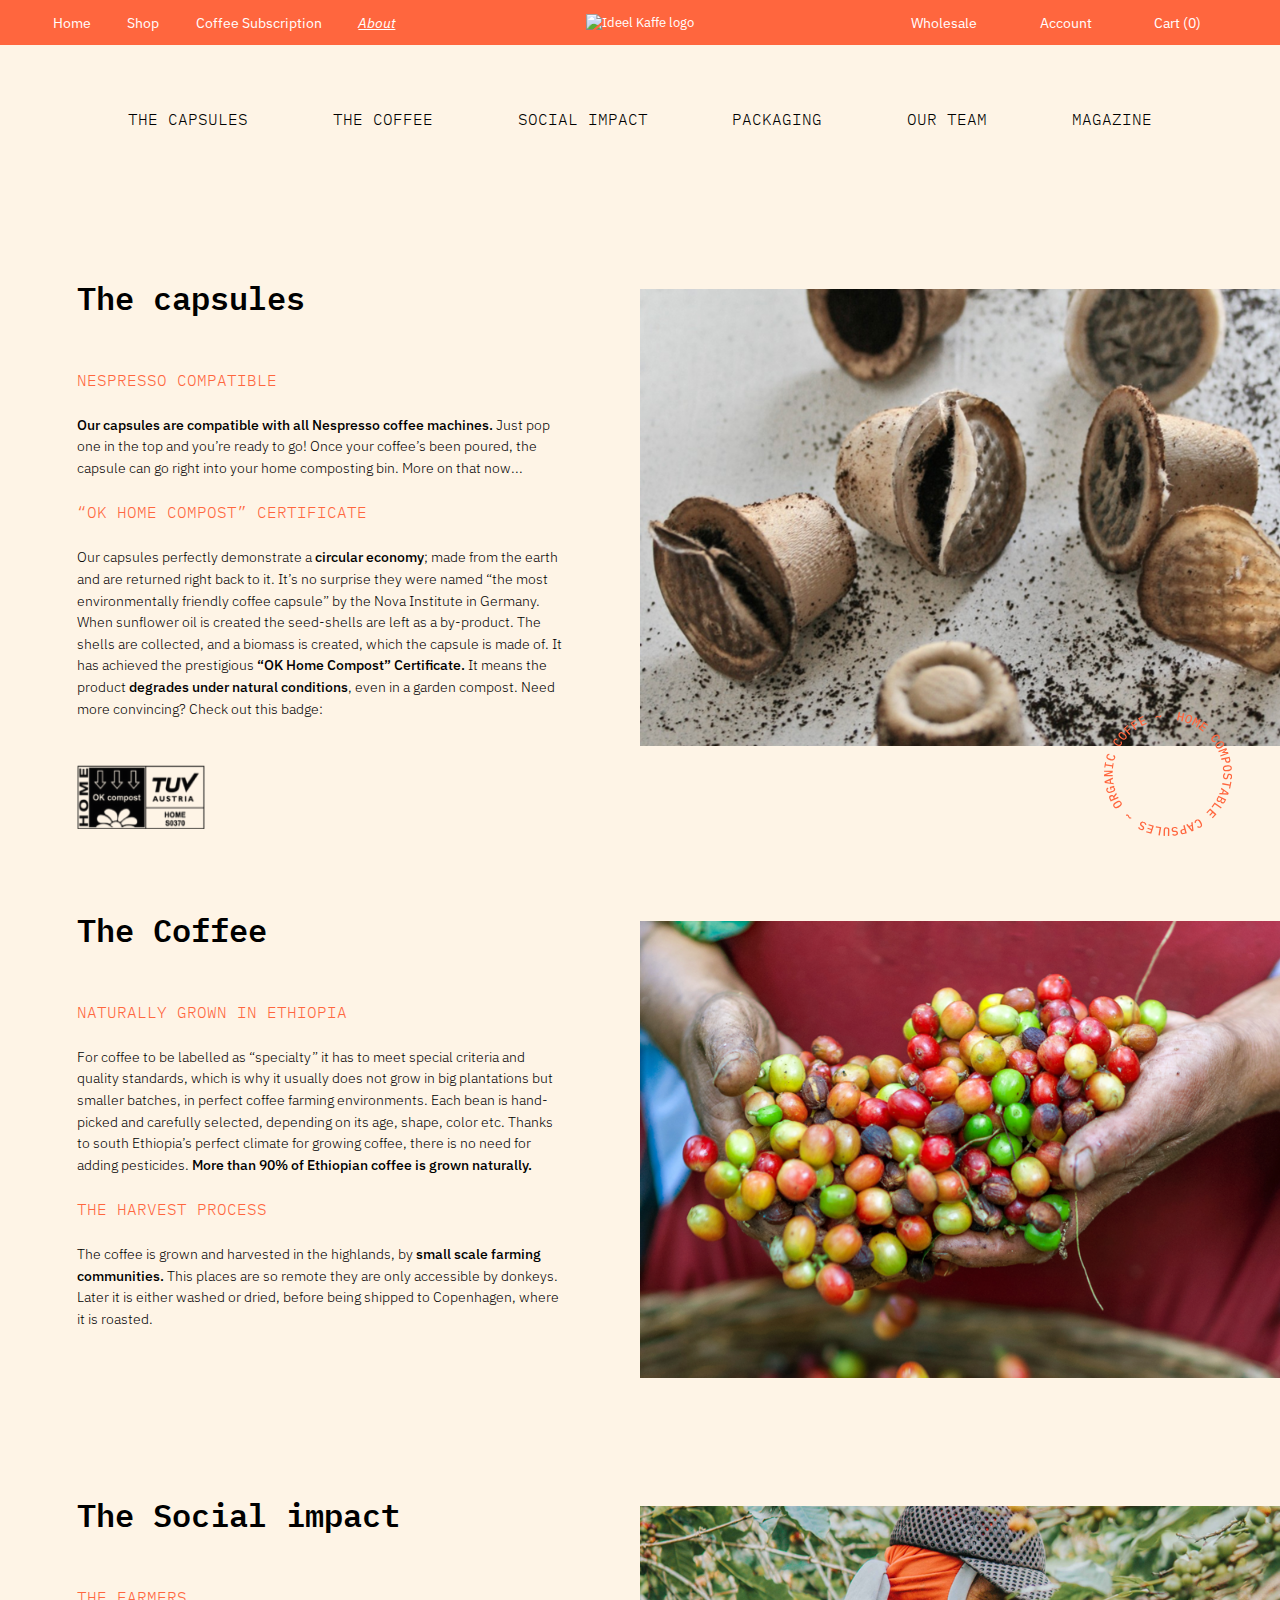
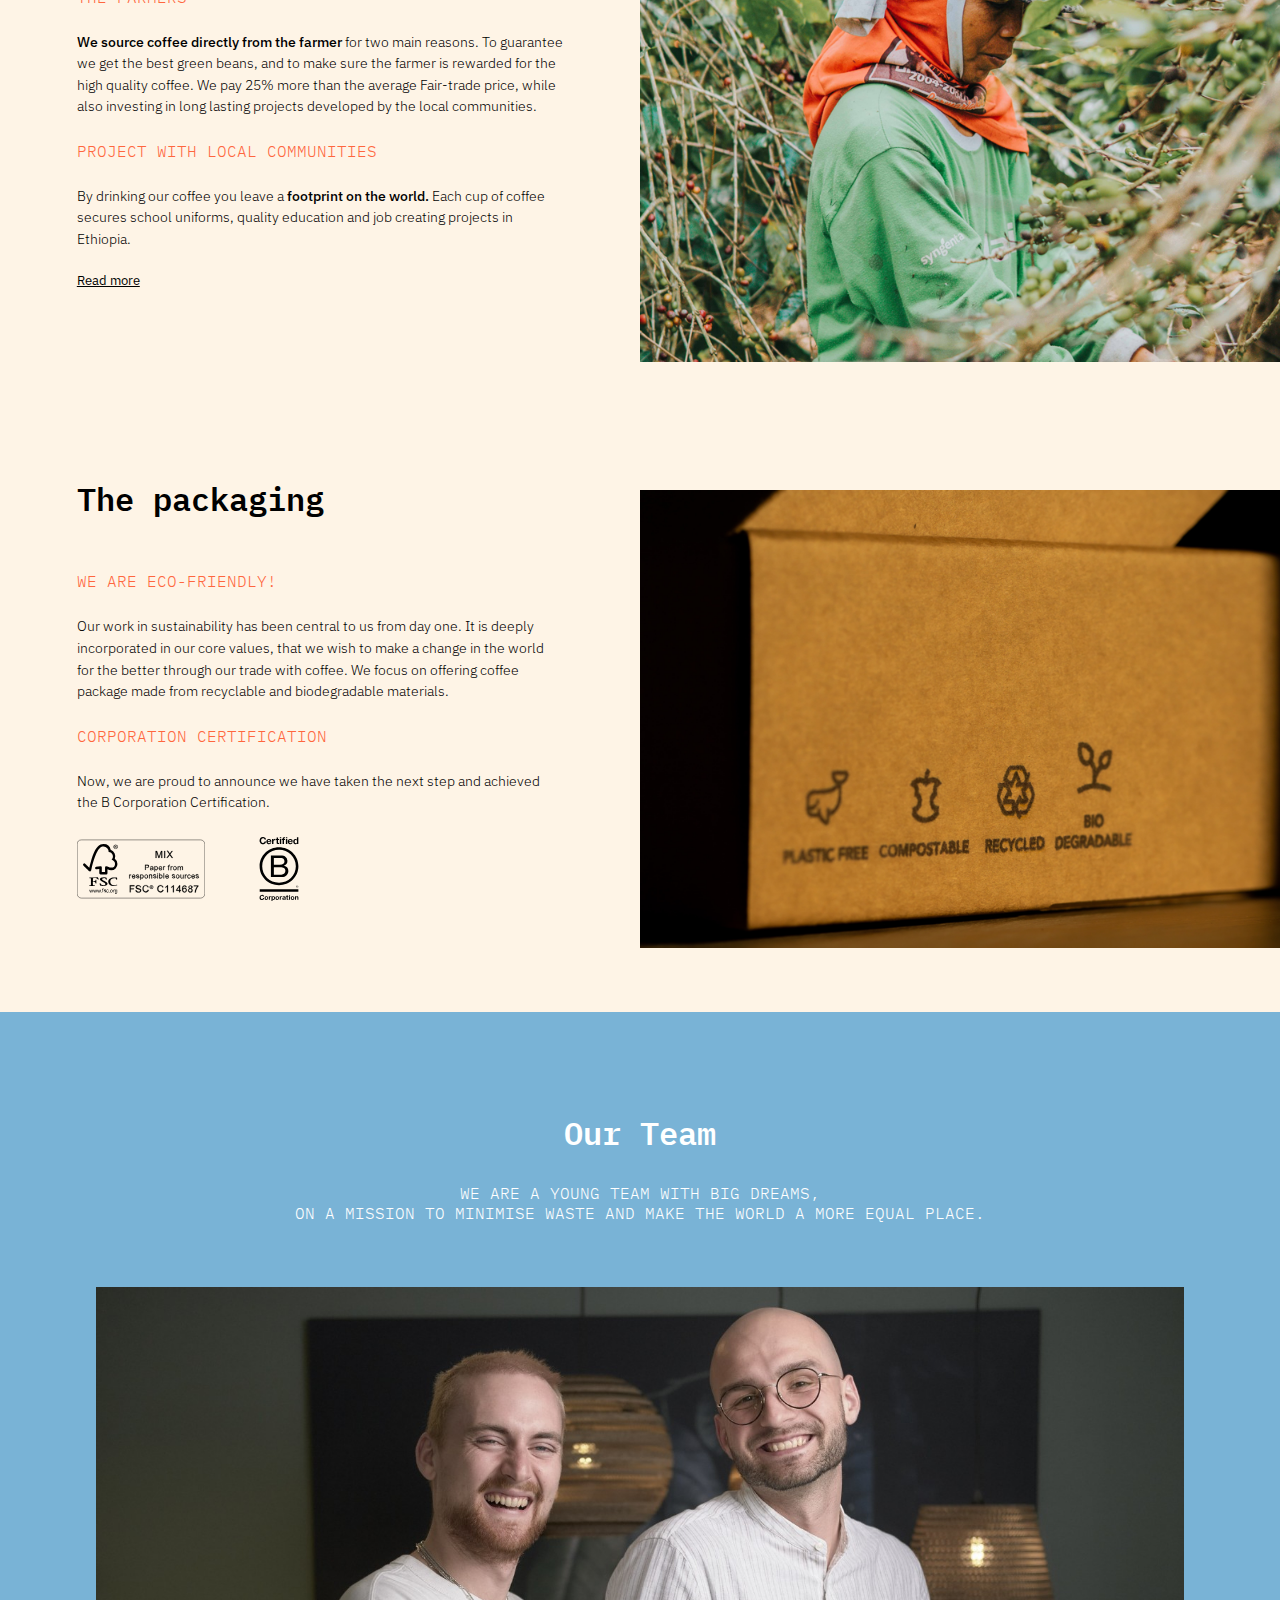
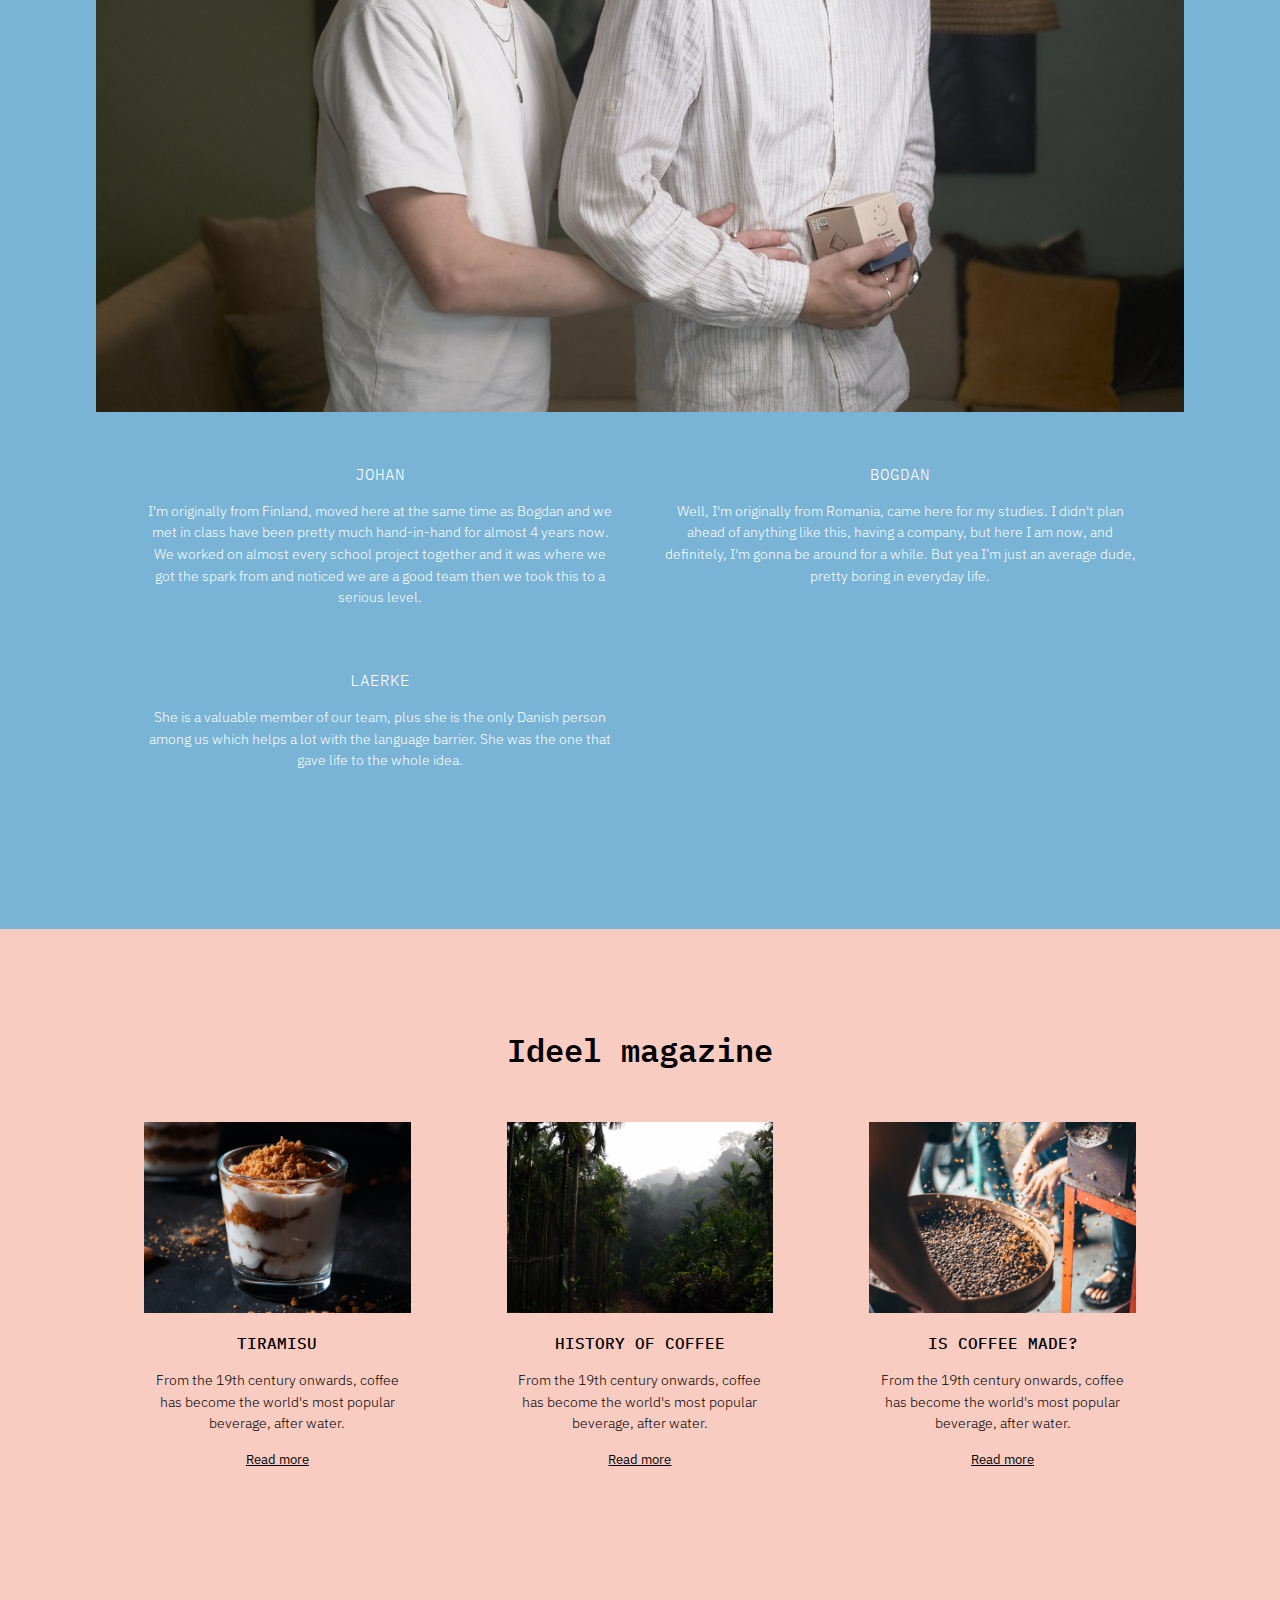
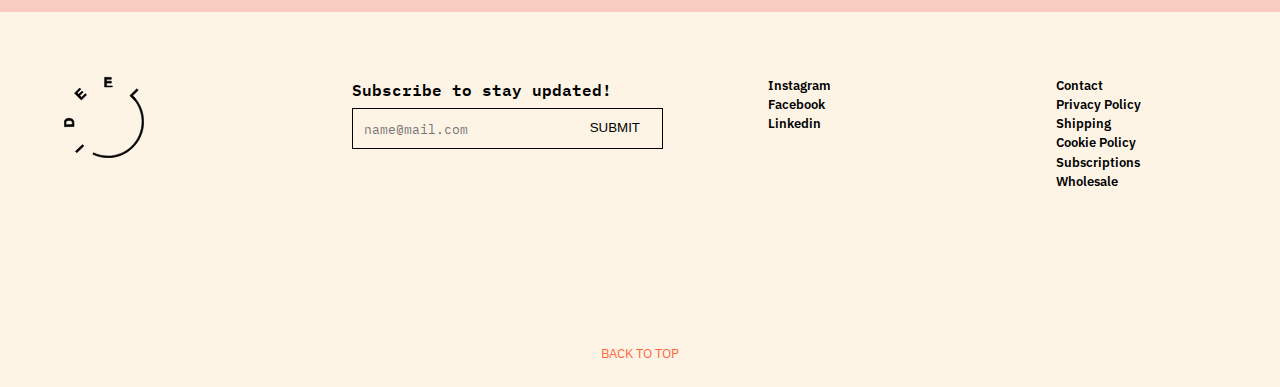
==== html/about.html @ 062e642c "wohle sale and about" ====
<!DOCTYPE html>
<html lang="en">

<head>
    <meta charset="UTF-8" />
    <meta http-equiv="X-UA-Compatible" content="IE=edge" />
    <meta name="viewport" content="width=device-width, initial-scale=1.0" />
    <title>About</title>
    <link rel="stylesheet" href="../css/style.css" />
    <link rel="stylesheet" href="../css/about.css" />
    <link rel="stylesheet" href="../css/burger-menu.css" />
    <link rel="stylesheet" href="../css/cart.css" />
</head>

<body>
    <header>
        <nav id="global-nav">
            <div class="nav-left">
                <a href="../index.html">Home</a>
                <a href="../html/productlist.html">Shop</a>
                <a href="../html/subscription.html">Coffee Subscription</a>
                <a class="active" href="../html/about.html">About</a>
            </div>
            <div class="logo-container">
                <a href="../index.html">
                    <img class="logo top-logo" src="../img/logo.svg" alt="Ideel Kaffe logo" />
                </a>
            </div>
            <div class="nav-right">
                <a class="wholesale" href="../html/wholesale.html">Wholesale</a>
                <a class="account" href="../html/account.html">Account</a>
                <a class="cart-icon">Cart (0)</a>
            </div>
            <!-- BURGER MENU START -->
            <div class="hamburger-menu">
    
                <input id="menu__toggle" type="checkbox" />
                <label class="menu__btn" for="menu__toggle">
                    <span></span>
                </label>
    
                <ul class="menu__box">
                    <li><a class="menu__item" href="../index.html">Home</a></li>
                      <li><a class="menu__item" href="../html/productlist.html">Shop</a></li>
                      <li><a class="menu__item" href="../html/subscription.html">Coffee Subscription</a></li>
                      <li><a class="menu__item" href="../html/about.html">About</a></li>
                      <li><a class="menu__item" href="../html/wholesale.html">Wholesale</a></li>
                      <li><a class="menu__item" href="../html/account.html">Account</a></li>
                </ul>
            </div>
            <!-- BURGER MENU END  -->
            <!-- CART START -->
            <template class="cart-item-template">
                <div class="cart-product-container">
                    <div class="cart-product-img-container">
                        <img src="" alt="">
                    </div>
                    <div class="product-info-container">
                        <label class="label" for="fid-">NAME</label>
                        <label class="label2" for="fid-">COLLECTION</label>
                        <p class="price-each"><span></span> DKK</p>
                        <div class="display-flex"><button class="minus" type="button">-</button>
                            <input type="number" name="NAME-" id="fid-" min="0" max="20" />
                            <button class="plus" type="button">+</button>
                        </div>
                    </div>
            </template>
            <!--END cart template-->
            <aside id="cart" class="cart">
                <div class="cart-top"><h2>Cart(0)</h2>
                <div class="x"></div></div>
                <form>
                    <div class="cart-content">
                        <h4>THE CART IS EMPTY</h4>
                    </div>
                    <div class="cart-extra-info">
                    <p class="shipping-info">Shipping & taxes calculated at checkout</p>
                    
                    <button class="checkoutbutton" type="submit"><a href="html/checkout.html">Checkout<p class="totalPlacement">Total: <span class="cartTotal"> </span> DKK</p></a></button>
                </div>
                </form>
            </aside>
            <!-- CART END -->
        </nav>
    </header>
    <div class="secondary-nav">
            <a href="#capsules">THE capsules</a>
            <a href="#coffee">The coffee</a>
            <a href="#social">Social impact</a>
            <a href="#pack">Packaging</a>
            <a href="#team">Our team</a>
            <a href="#magazine">Magazine</a>
    </div>
    <section class="banner about-banner pink">
        <img class="certificate" src="../img/certificate.svg" alt="Home compostable capsules - organic coffee" />
        <div class="banner-text">
            <h1 id="capsules">The capsules</h1>
            <h2>NESPRESSO compatible</h2>
            <p> <strong>Our capsules are compatible with all Nespresso coffee machines. </strong>
                Just pop one in the top and you’re ready to go! Once your coffee’s been poured,
                 the capsule can go right into your home composting bin. More on that now... </p>
            <h2>“OK HOME COMPOST” CERTIFICATE</h2>
            <p>Our capsules perfectly demonstrate a <strong>circular economy</strong>; made from the earth and are returned right back to it. 
                It’s no surprise they were named  “the most environmentally friendly coffee capsule” by the Nova Institute in Germany.
                When sunflower oil is created the seed-shells are left as a by-product. 
                The shells are collected, and a biomass is created, which the capsule is made of. 
                It has achieved the prestigious <strong>“OK Home Compost” Certificate.</strong> 
                It means the product <strong>degrades under natural conditions</strong>, even in a garden compost. 
                Need more convincing? Check out this badge:</p>
             <img class="ok-compost" src="../img/about_okcompstable-02.png" alt="ok compostable certificate" />
        </div>
        <img class="banner-img" src="../img/about_capsules.png" alt="coffee capsule home compostable" />
    </section>

    <section class="banner about-banner">
        <div class="banner-text">
            <h1 id="coffee">The Coffee</h1>
            <h2>NATURALLY GROWN IN ETHIOPIA</h2>
            <p>For coffee to be labelled as “specialty” it has to meet special criteria and quality standards, 
                which is why it usually does not grow in big plantations but smaller batches, in perfect coffee farming environments.
                Each bean is hand-picked and carefully selected, depending on its age, shape, color etc. 
                Thanks to south Ethiopia’s perfect climate for growing coffee, there is no need for adding pesticides. 
                <strong>More than 90% of Ethiopian coffee is grown naturally.</strong></p>
            <h2>The harvest process</h2>    
            <p>The coffee is grown and harvested in the highlands, by <strong>small scale farming communities.</strong>
                This places are so remote they are only accessible by donkeys.
                Later it is either washed or dried, before being shipped to Copenhagen, where it is roasted.  </p>
        </div>
        <img class="banner-img" src="../img/about_coffee.png" alt="organic coffee" />
    </section>

    <section class="banner about-banner pink">
        <div class="banner-text">
            <h1 id="social">The Social impact</h1>
            <h2>THE FARMERS</h2>
            <p><strong>We source coffee directly from the farmer </strong>for two main reasons. 
                To guarantee we get the best green beans, and to make sure the farmer is rewarded for the high quality coffee.
                We pay 25% more than the average Fair-trade price, 
                while also investing in long lasting projects developed by the local communities.</p>
            <h2>PROJECT WITH LOCAL COMMUNITIES</h2>    
            <p>By drinking our coffee you leave a <strong>footprint on the world.</strong>  
                Each cup of coffee secures school uniforms, quality education and job creating projects in Ethiopia.  </p>
                <a href="https://impactroasters.dk/pages/impact-projects">Read more</a>
        </div>
        <img class="banner-img" src="../img/about_social.png" alt="social impact" />
    </section>

    <section class="banner about-banner">
        <div class="banner-text">
            <h1 id="pack">The packaging</h1>
            <h2>we are eco-friendly!</h2>
            <p>Our work in sustainability has been central to us from day one. 
                It is deeply incorporated in our core values, that we wish to make a change in the world 
                for the better through our trade with coffee.
                We focus on offering coffee package made from recyclable and biodegradable materials. </p>
            <h2>Corporation Certification</h2>    
            <p>Now, we are proud to announce we have taken the next step and achieved the B Corporation Certification.</p>
            <div class="pack-certificates">
                <img class="ok-compost" src="../img/about_fsc-03.svg" alt="ok compostable certificate" />
                <img class="ok-compost" src="../img/about_bcertificate-04.svg" alt="ok compostable certificate" />
            </div>
        </div>
        <img class="banner-img" src="../img/about_pack.png" alt="ideel sustainable packaging" />
    </section>

    
    <section class="banner-team">
        <h1 id="team">Our Team</h1>
        <h2>We are a young team with big dreams,</br> 
            on a mission  to minimise waste and make the world a more equal place.
            </h2>
            <img src="../img/about_team.jpeg" alt="team portrait" />
        <div class="team-text">
            <div class="team-member">
                <h2>
                    Johan
                </h2>
                <p> I'm originally from Finland, moved here at the same time as Bogdan and we met in class 
                    have been pretty much hand-in-hand for almost 4 years now. 
                    We worked on almost every school project together and it was where we got the spark 
                    from and noticed we are a good team then we took this to a serious level.</p>
            </div>
            <div class="team-member">
                <h2>
                    Bogdan
                </h2>
                <p> Well, I'm originally from Romania, came here for my studies. 
                    I didn't plan ahead of anything like this, having a company, but here I am now, 
                    and definitely, I'm gonna be around for a while. But yea I’m just an average dude, 
                    pretty boring in everyday life.</p>
                </div>
       
                <div class="team-member">
                    <h2>
                        Laerke
                    </h2>
                    <p> She is a valuable member of our team, plus she is the only Danish person among 
                        us which helps a lot with the language barrier. 
                        She was the one that gave life to the whole idea.</p>
                </div>
        </div>
    </div>
    </section>
    
    <section class="magazine">
        <h1 id="magazine">Ideel magazine</h1>
        <div class="magazine-articles">
            <article>
                <img src="../img/about_magazine1.jpg" alt="Coffee cup on bed" />
                <h2>
                    <strong>tiramisu</strong> 
                </h2>
                <p>From the 19th century onwards, coffee has become the world's most popular beverage, after water.</p>
                <a href="">Read more </a>
            </article>
            <article>
                <img src="../img/about_magazine2.jpg" alt="Ethiopia forest" />
                <h2><strong>History of coffee</strong></h2>
                <p>From the 19th century onwards, coffee has become the world's most popular beverage, after water.</p>
                <a href="">Read more </a>
            </article>
            <article>
                <img src="../img/about_magazine3.jpg" alt="how to make coffee" />
                <h2>
                    <strong>IS COFFEE MADE?</strong> 
                </h2>
                <p>From the 19th century onwards, coffee has become the world's most popular beverage, after water.</p>
                <a href="">Read more </a>
            </article>
        </div>
        </div>
    </section>
    <footer>
        <div class="footer-container">
            <div class="logo footer-logo">
                <img src="../img/logo-black.svg" alt="Ideel Kaffe black logo" />
            </div>
            <form>
                <label for="email">Subscribe to stay updated!</label>
                <div class="form-container">
                    <input type="email" id="fname" name="fname" placeholder="name@mail.com" />
                    <input type="submit" value="Submit" />
                </div>
            </form>
            <ul class="socials">
                <a href="https://www.instagram.com/ideel_kaffe/?hl=en">Instagram</a>
                <a href="https://www.facebook.com/ideelkaffe">Facebook</a>
                <a href="https://www.linkedin.com/company/ideel-kaffe/">Linkedin</a>
            </ul>
            <ul class="important-links">
                <a href="../html/contact.html">Contact</a>
                <a href="../html/privacypolicy.html">Privacy Policy</a>
                <a href="../html/shipping.html">Shipping</a>
                <a href="../cookiepolicy.html">Cookie Policy</a>
                <a href="../html/subscription.html">Subscriptions</a>
                <a href="../html/wholesale.html">Wholesale</a>
            </ul>
        </div>
        <a class="to-top" href="#global-nav">Back to top</a>
    </footer>
    <script src="../js/cart.js"></script>
</body>

</html>
---- css/style.css ----
@import url("https://fonts.googleapis.com/css2?family=IBM+Plex+Mono:ital,wght@0,100;0,200;0,300;0,400;0,500;1,200&family=IBM+Plex+Sans:wght@100;200;300;400;500&display=swap");

* {
  margin: 0;
  padding: 0;
}

html {
  scroll-behavior: smooth;
  width: 100vw;
  overflow-x: hidden;
}

img {
  width: 100%;
}

:root {
  --cream: #fef4e6;
  --white: #ffffff;
  --black: #000000;
  --light-green: #f4f7ea;
  --dark-green: #4b5952;
  --blue: #79b3d6;
  --pink: #f9ccc2;
  --orange: #ff663e;
  --caramel: #b79f7f;
  --fadetext: #c4c4c4;
}

nav {
  display: grid;
  grid-template-columns: 1fr 1fr 1fr;
  background-color: var(--orange);
  padding: 0.8em 1em;
  color: var(--white);
  user-select: none;
}

h1,
h2,
h6,
button, .checkoutbutton {
  font-family: "IBM Plex Mono", monospace;
}

a,
p,
h3,
form,
.menu__item,
.cart-extra-info, .express-checkout {
  font-family: 'IBM Plex Sans', sans-serif;
}

h1 {
  font-size: 2em;
  font-weight: 600;
  margin-bottom: 0.8em;
}

h2 {
  font-size: 1em;
  font-weight: 300;
  text-transform: uppercase;
}

h3 {
  font-size: 0.5em;
  font-weight: 200;
  color: var(--caramel);
}
h6 {
  font-size: 5em;
  font-weight: 1200;
  color: var(--white);
}
p {
  font-size: 0.9em;
  font-weight: 300;
  line-height: 1.5em;
}

a {
  text-decoration: none;
  color: inherit;
  font-size: 0.8em;
 
}

.flex {
  display: flex;
  justify-content: space-between;
}

.strong {
  font-weight: 600;
}

button {
  color: var(--white);
  border: 1px solid var(--orange);
  background-color: var(--orange);
  padding: 1em;
  text-transform: uppercase;
}
#global-nav a:hover {
  text-decoration: underline;
}
.active {
  text-decoration: underline;
  font-style: italic;
}
.nav-left {
  display: flex;
  text-align: left;
  justify-content: space-evenly;
  align-items: center;
}

.nav-left a {
  font-size: 0.9em;
}

.nav-right {
  display: flex;
  text-align: right;
  justify-content: space-evenly;
  align-items: center;
}
.nav-right a {
  font-size: 0.9em;
}

.logo-container {
  display: flex;
  justify-content: center;
  align-items: center;
}

.logo {
  width: 5em;
  text-align: center;
  justify-content: center;
}

footer {
  display: grid;
  background-color: var(--cream);
  mix-blend-mode: luminosity;
}

.footer-container {
  display: grid;
  grid-template-columns: 1fr 1fr 1fr 1fr;
  grid-column-gap: 0vw;
  padding: 4em 5vw;
  font-size: 0.6;
}
label {
  font-family: "IBM Plex Mono";
  font-size: 0.9;
  font-weight: 600;
}
input[type="email"] {
  background-color: var(--cream);
  border: 1px solid var(--black);
  padding: 0.8em;
  margin-top: 0.4em;
  width: 100%;
  font-family: "IBM Plex Mono", monospace;
}

.form-container {
  position: relative;
  width: 100%;
  font-family: "IBM Plex Mono", monospace;
}

input[type="submit"] {
  position: absolute;
  right: 0em;
  top: 1.3em;
  background-color: transparent;
  border: none;
  text-transform: uppercase;
}

.submit-confirm {
  display: none;
}

.error-message {
  display: none;
}

input:not(:focus):invalid ~ .error-message {
  display: block;
  color: var(--orange);
}

form p {
  padding-top: 1em;
}

.socials,
.important-links {
  display: flex;
  flex-direction: column;
  margin-left: 10vw;
  font-weight: 600;
  line-height: 1.5;
}

.to-top {
  text-align: center;
  font-size: 0.8em;
  color: var(--orange);
  padding-bottom: 2em;
  padding-top: 7em;
  text-transform: uppercase;
}

/* DESKTOP */

@media screen and (min-width: 700px) {
  .hamburger-menu {
    display: none;
  }
}

/* MOBILE */

@media screen and (max-width: 699px) {
  .to-top {
    width: 100%;
  }

  nav {
    display: grid;
    grid-template-columns: 130px 1fr 130px;
    align-items: center;
    justify-items: center;
    padding: 0;
  }
  #global-nav {
    position: fixed;
    width: 100%;
    z-index: 99;
  }
  .logo {
    width: 10vw;
    padding: 10px;
  }

  .top-banner {
    padding-top: 4em;
  }

  a {
    font-size: 1.2em;
  }

  .nav-left,
  .wholesale,
  .account {
    display: none;
  }

  .nav-right {
    float: left;
  }

  .logo-container {
    order: 2;
  }

  .cart1 {
    order: 1;
  }

  .hamburger-menu {
    order: 3;
    height: 35px;
  }

  .footer-container {
    display: flex;
    position: relative;
    flex-direction: row;
    flex-wrap: wrap;
    justify-content: flex-start;
    align-content: space-between;
    align-items: flex-start;
    padding-left: 10vw;
    padding-right: 10vw;
  }
  .footer-logo img {
    width: 4em;
    position: absolute;
    bottom: 1em;
    left: 10vw;
  }
  .footer-logo img {
    width: 6em;
    position: absolute;
    bottom: 1em;
    left: 10vw;
  }

  form {
    margin-left: 0vw;
    min-width: 100%;
    margin-bottom: 2em;
  }

  .socials,
  .important-links {
    width: 40%;
    margin-bottom: 2em;
    margin-left: 0vw;
  }
}
---- css/about.css ----
.secondary-nav {
  background-color: var(--cream);
  display: flex;
  justify-content: space-between;
  padding-top: 4em;
  padding-bottom: 6em;
  padding-left: 10vw;
  padding-right: 10vw;
}

.secondary-nav a {
  align-items: center;
  font-family: "IBM Plex Mono";
  font-size: 1em;
  font-weight: 300;
  text-transform: uppercase;
}

.secondary-nav a:hover {
  text-decoration: underline;
}
strong {
  font-weight: 500;
}
.banner {
  display: grid;
  grid-template-columns: 1fr 1fr;
  background-color: var(--cream);
}

.certificate {
  position: fixed;
  right: 3em;
  bottom: 4em;
  width: 8em;
}

.banner-text > * {
  text-align: left;
  /* display: flex;
  flex-direction: column; */
  justify-content: top;
  margin: 1.5em 6vw;
}

.banner-img {
  padding-top: 4rem;
  padding-bottom: 4rem;
}

.banner-text h2 {
  color: var(--orange);
}
.ok-compost {
  width: 8rem;
  height: 4rem;
}

.banner-text a {
  text-decoration: underline;
  margin-top: 1.2em;
}

article a {
  text-decoration: underline;
  margin-top: 1.2em;
}
.pack-certificates {
  display: flex;
  flex-direction: row;
}

.pack-certificates img {
  margin-right: 10px;
}

.banner-team {
  background-color: var(--blue);
  color: var(--white);
  text-align: center;
  padding: 6rem;
}

.banner-team img {
  margin-top: 4rem;
}

.team-text {
  margin: 3rem;
  display: grid;
  grid-template-columns: repeat(auto-fit, minmax(300px, 1fr));
  grid-gap: 3rem;
}

.team-member > * {
  padding-bottom: 1em;
}

.magazine {
  background-color: var(--pink);
  color: var(--black);
  text-align: center;
  padding: 6rem;
}

.magazine-articles {
  display: grid;
  grid-template-columns: repeat(auto-fit, minmax(200px, 1fr));
  grid-gap: 6rem;
  margin: 3rem;
}

article > * {
  margin-bottom: 1rem;
}

/* MOBILE */

@media screen and (max-width: 799px) {
  .secondary-nav {
    background-color: var(--cream);
    display: flex;
    flex-wrap: wrap;
    padding-top: 9em;
    padding-bottom: 1em;
    padding-left: 8vw;
    padding-right: 8vw;
  }

  .secondary-nav > * {
    margin-left: 2em;
    margin-right: 2em;
    margin-bottom: 2em;
    text-align: center;
  }

  .banner img {
    display: none;
  }

  .banner-text > * {
    margin: 2rem;
  }

  .top-banner {
    display: flex;
    margin: 0;
  }

  .pink {
    background-color: var(--pink);
  }

  h2 {
    font-size: 0.8em;
  }

  a {
    font-size: 0.9em;
  }

  .magazine {
    padding: 2em;
  }

  .team-text {
    margin: 0;
  }
}
---- css/burger-menu.css ----
#menu__toggle {
  opacity: 0;
}

#menu__toggle:checked ~ .menu__btn > span {
  transform: rotate(45deg);
}
#menu__toggle:checked ~ .menu__btn > span::before {
  top: 0;
  transform: rotate(0);
}
#menu__toggle:checked ~ .menu__btn > span::after {
  top: 0;
  transform: rotate(90deg);
}
#menu__toggle:checked ~ .menu__box {
  visibility: visible;
  right: 0;
}

.hamburger-menu {
  user-select: none;
}

.menu__btn {
  display: flex;
  align-items: center;
  position: absolute;
  /* top: 1.4em;
  right: 1em; */
  width: 26px;
  /* height: 26px; */
  cursor: pointer;
  z-index: 1;
  user-select: none;
}

.menu__btn > span,
.menu__btn > span::before,
.menu__btn > span::after {
  display: block;
  position: absolute;

  width: 100%;
  height: 2px;

  background-color: var(--white);

  transition-duration: 0.3s;
}
.menu__btn > span::before {
  content: "";
  top: -8px;
}
.menu__btn > span::after {
  content: "";
  top: 8px;
}

.menu__box {
  display: block;
  position: fixed;
  visibility: hidden;
  /* top: 5em; */
  right: -100%;
  width: 100%;
  height: 100%;
  margin: 0;
  list-style: none;
  background-color: var(--orange);
  transition-duration: 0.3s;
}

.menu__item {
  display: block;
  padding: 2em 0em 0em 2em;

  color: var(--white);

  text-decoration: none;

  transition-duration: 0.3s;
}
.menu__item:hover {
  background-color: --var(cream);
}
---- css/cart.css ----
.cart {
    display: block;
    position: absolute;
    top: 5.86em;
    right: 0;
    width: 35vw;
    height: 100%;
    margin: 0;
    list-style: none;
    background-color: var(--cream);
    transition-duration: .3s;
    color: var(--black);
    z-index: 99;
    right: -40%;  
    
}  

.x {
 height: 0.5em;
    width: 0.5em; 
    position: absolute;
    float: right;
    top: 0.2em;
     right: 3em
      }

.x:after {
    font-size:3.2em;
    width:100%;
    content: '\d7';
    color: var(--white);
}


.cart-top {
    color: var(--white);
    padding: 2em;
    background-color: var(--dark-green);
    width: 100%
  }

  .cart h2 {
    position: absolute;
    float: right;
    top: 1.5em;
    left: 2em
  }
  .cart-content h4 {
    text-align: center;
    padding: 2em;
  }

  .cart-extra-info {
    text-align: center;
    flex-direction: column;
    justify-content: center;
    align-items: center;
    background-color: var(--dark-green);
    color: var(--white);
    padding-top: 1em;
  }

  .cart-extra-info > * {

    margin-bottom: 1.5em;
  }

.sticky {
    position: fixed;
    top: 0;
    transition-duration: 0s;
  }
  


.cart-product-container {
    display: grid;
    grid-template-columns: 1fr 2fr;
    grid-gap: 2em;
    padding: 2em;

}

/* .cart-product-container >* {
     padding-left:2em; 
} */

.cart-product-img-container {
    background-color: var(--pink);
    position: relative;
    height: 4em;
    padding: 0;
}
.cart-product-img-container img {
  position: absolute;
}
  
  .cart form {
    display: block;
  }
  .cart input {
    font-size: 1em;
    font-weight: 500;
    font-weight: 500;
    width: 100%;
    border-bottom: none;
  }
  input[type="number"] {
    -moz-appearance: textfield;
    text-align: center;
    border: none;
    color: var(--white);
    background-color: var(--orange);
  }
  input::-webkit-inner-spin-button,
  input::-webkit-outer-spin-button {
    -webkit-appearance: none;
    margin: 0;
  }
  .cart label {
    font-size: 1.2em;
    font-weight: 600;
  }
  .cart button {
    font-size: 1em;
    border: none;
  }
  .cart button:hover {
    cursor: pointer;
    background-color: black;
    color: white;
  }
  .display-flex {
    display: flex;
    text-align: center;
  }

  .display-flex > * {
      width: 100%;
  }

  .cart .price-each {
    margin-top: 0;
    padding-bottom: 15px;
  }
  .cart .label2 {
    margin-top: 10px;
    font-size: 1em;
    display: block;
    text-transform: capitalize;
    font-weight: 400;
  }

  .checkoutbutton > * {
    padding: 1em;
    font-size: 1em;
    font-weight: 500;
  }

  .checkoutbutton p {
    display: inline-flex;
    font-weight: 500;
    padding-left: 0.4em;
  }

  .checkoutbutton p span {
    padding-left: 0.4em;
  }

  


  .checkoutbutton a:hover {
    color: white;
  }

  .show-cart {
    right: 0%;
   }

   .hidden {
     display: none;
   }

   form p {
     padding-top: 0;
   }
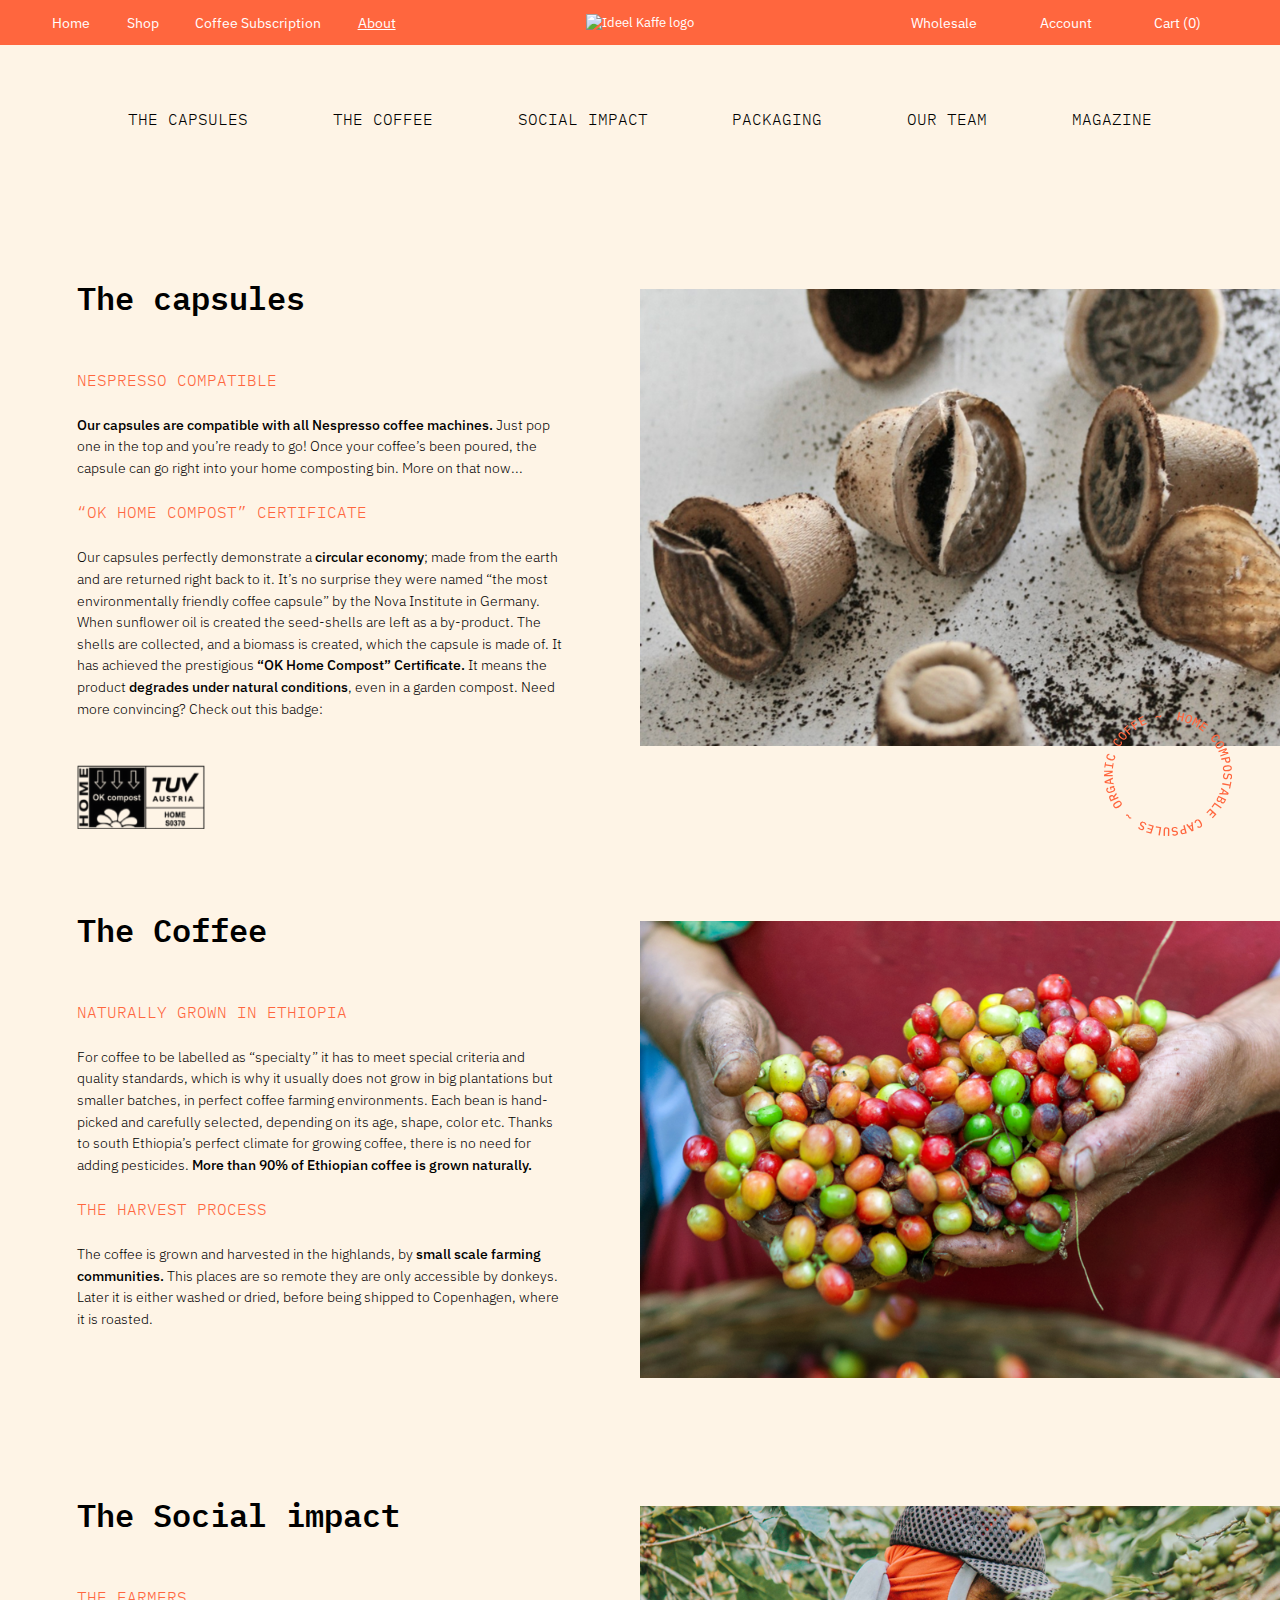
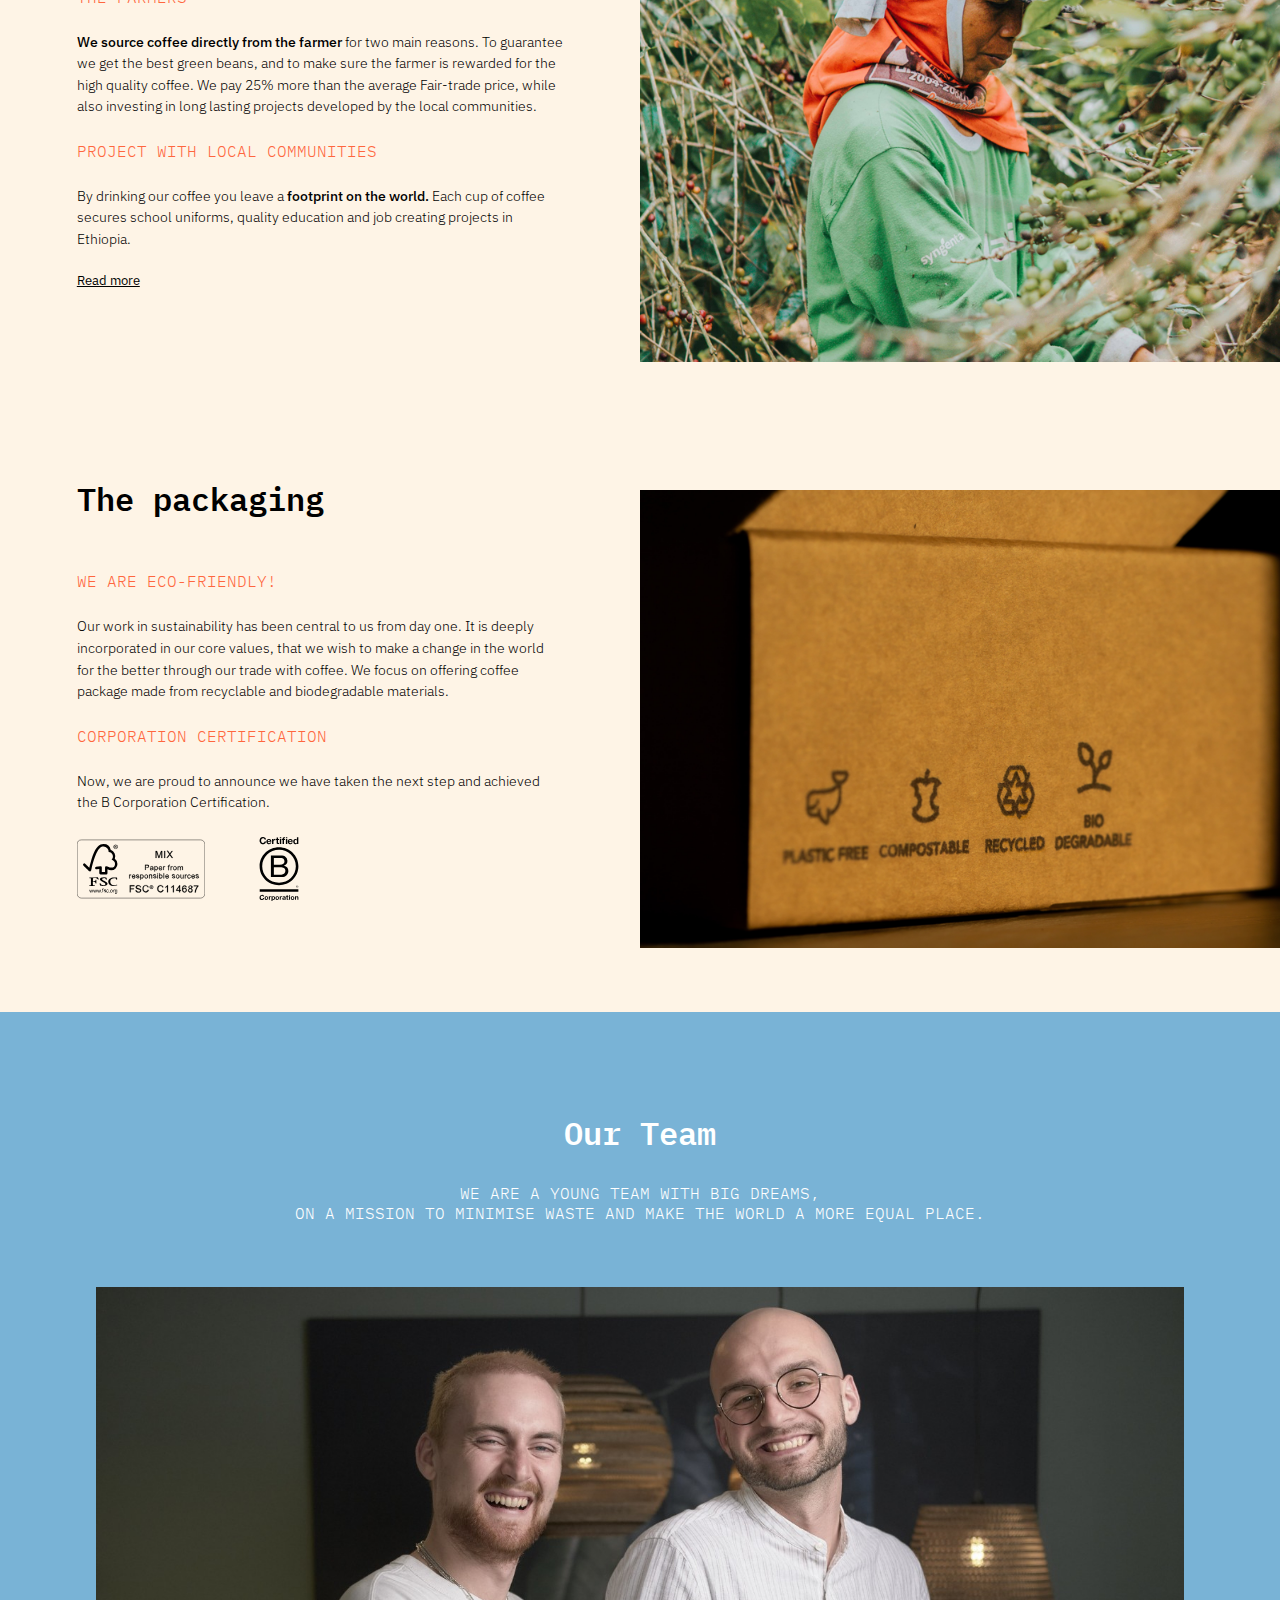
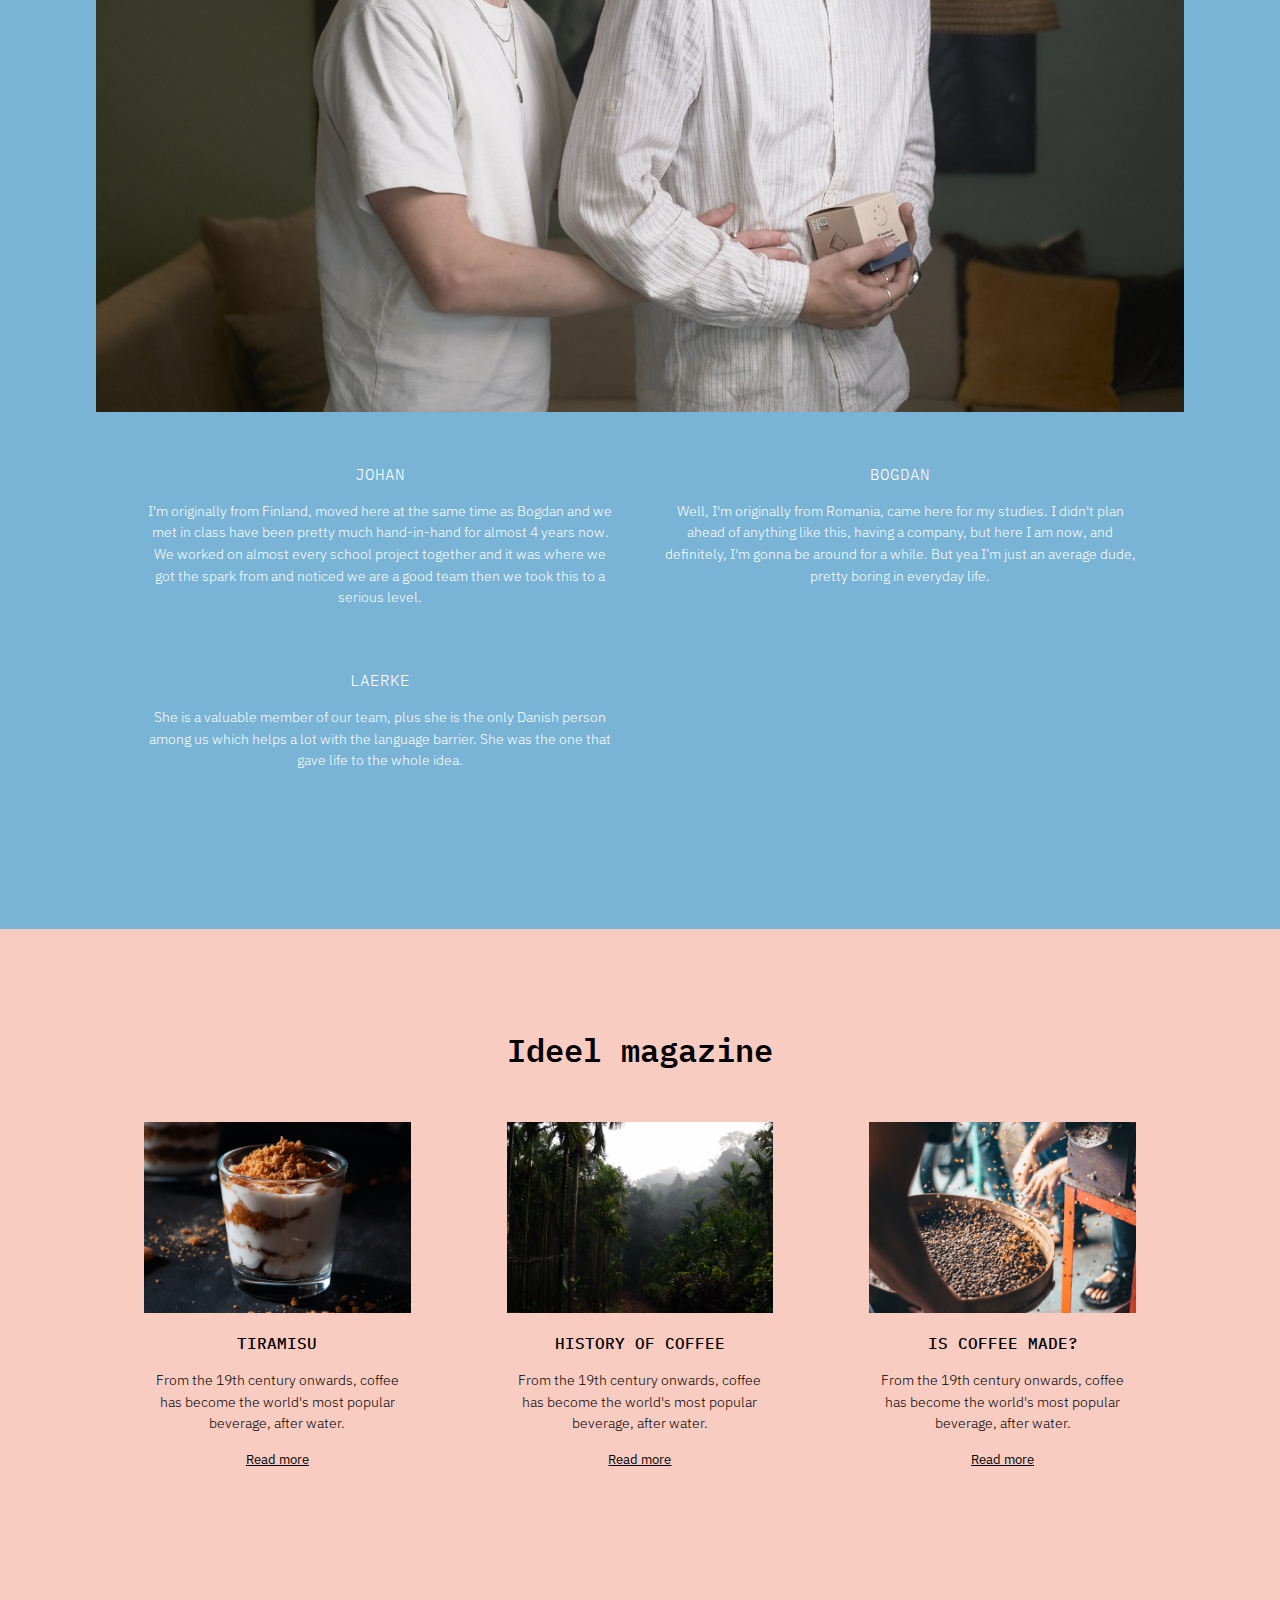
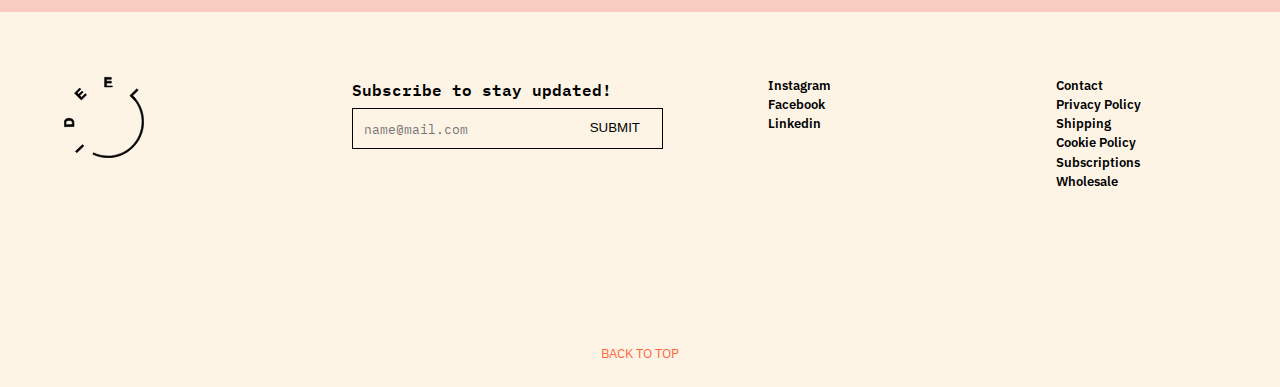
==== commit 301f3e4f: "Merge branch 'little-things' into main" ====
--- a/html/about.html
+++ b/html/about.html
@@ -4,8 +4,8 @@
 <head>
     <meta charset="UTF-8" />
     <meta http-equiv="X-UA-Compatible" content="IE=edge" />
-    <meta name="viewport" content="width=device-width, initial-scale=1.0" />
-    <title>About</title>
+    <meta name="robots" content="noindex, nofollow" />
+    <title>About Ideel Kaffe</title>
     <link rel="stylesheet" href="../css/style.css" />
     <link rel="stylesheet" href="../css/about.css" />
     <link rel="stylesheet" href="../css/burger-menu.css" />
--- a/css/style.css
+++ b/css/style.css
@@ -40,7 +40,8 @@
 h1,
 h2,
 h6,
-button, .checkoutbutton {
+button,
+.checkoutbutton {
   font-family: "IBM Plex Mono", monospace;
 }
 
@@ -49,8 +50,9 @@
 h3,
 form,
 .menu__item,
-.cart-extra-info, .express-checkout {
-  font-family: 'IBM Plex Sans', sans-serif;
+.cart-extra-info,
+.express-checkout {
+  font-family: "IBM Plex Sans", sans-serif;
 }
 
 h1 {
@@ -85,7 +87,6 @@
   text-decoration: none;
   color: inherit;
   font-size: 0.8em;
- 
 }
 
 .flex {
@@ -109,7 +110,6 @@
 }
 .active {
   text-decoration: underline;
-  font-style: italic;
 }
 .nav-left {
   display: flex;
@@ -223,7 +223,7 @@
 
 /* DESKTOP */
 
-@media screen and (min-width: 700px) {
+@media screen and (min-width: 900px) {
   .hamburger-menu {
     display: none;
   }
@@ -231,7 +231,7 @@
 
 /* MOBILE */
 
-@media screen and (max-width: 699px) {
+@media screen and (max-width: 900px) {
   .to-top {
     width: 100%;
   }
@@ -243,18 +243,20 @@
     justify-items: center;
     padding: 0;
   }
+
   #global-nav {
     position: fixed;
     width: 100%;
     z-index: 99;
   }
+
   .logo {
     width: 10vw;
     padding: 10px;
   }
 
   .top-banner {
-    padding-top: 4em;
+    padding-top: 5em;
   }
 
   a {
--- a/css/about.css
+++ b/css/about.css
@@ -142,9 +142,11 @@
     margin: 2rem;
   }
 
-  .top-banner {
+  .about-banner {
     display: flex;
     margin: 0;
+    padding-top: 2em;
+    padding-bottom: 2em;
   }
 
   .pink {
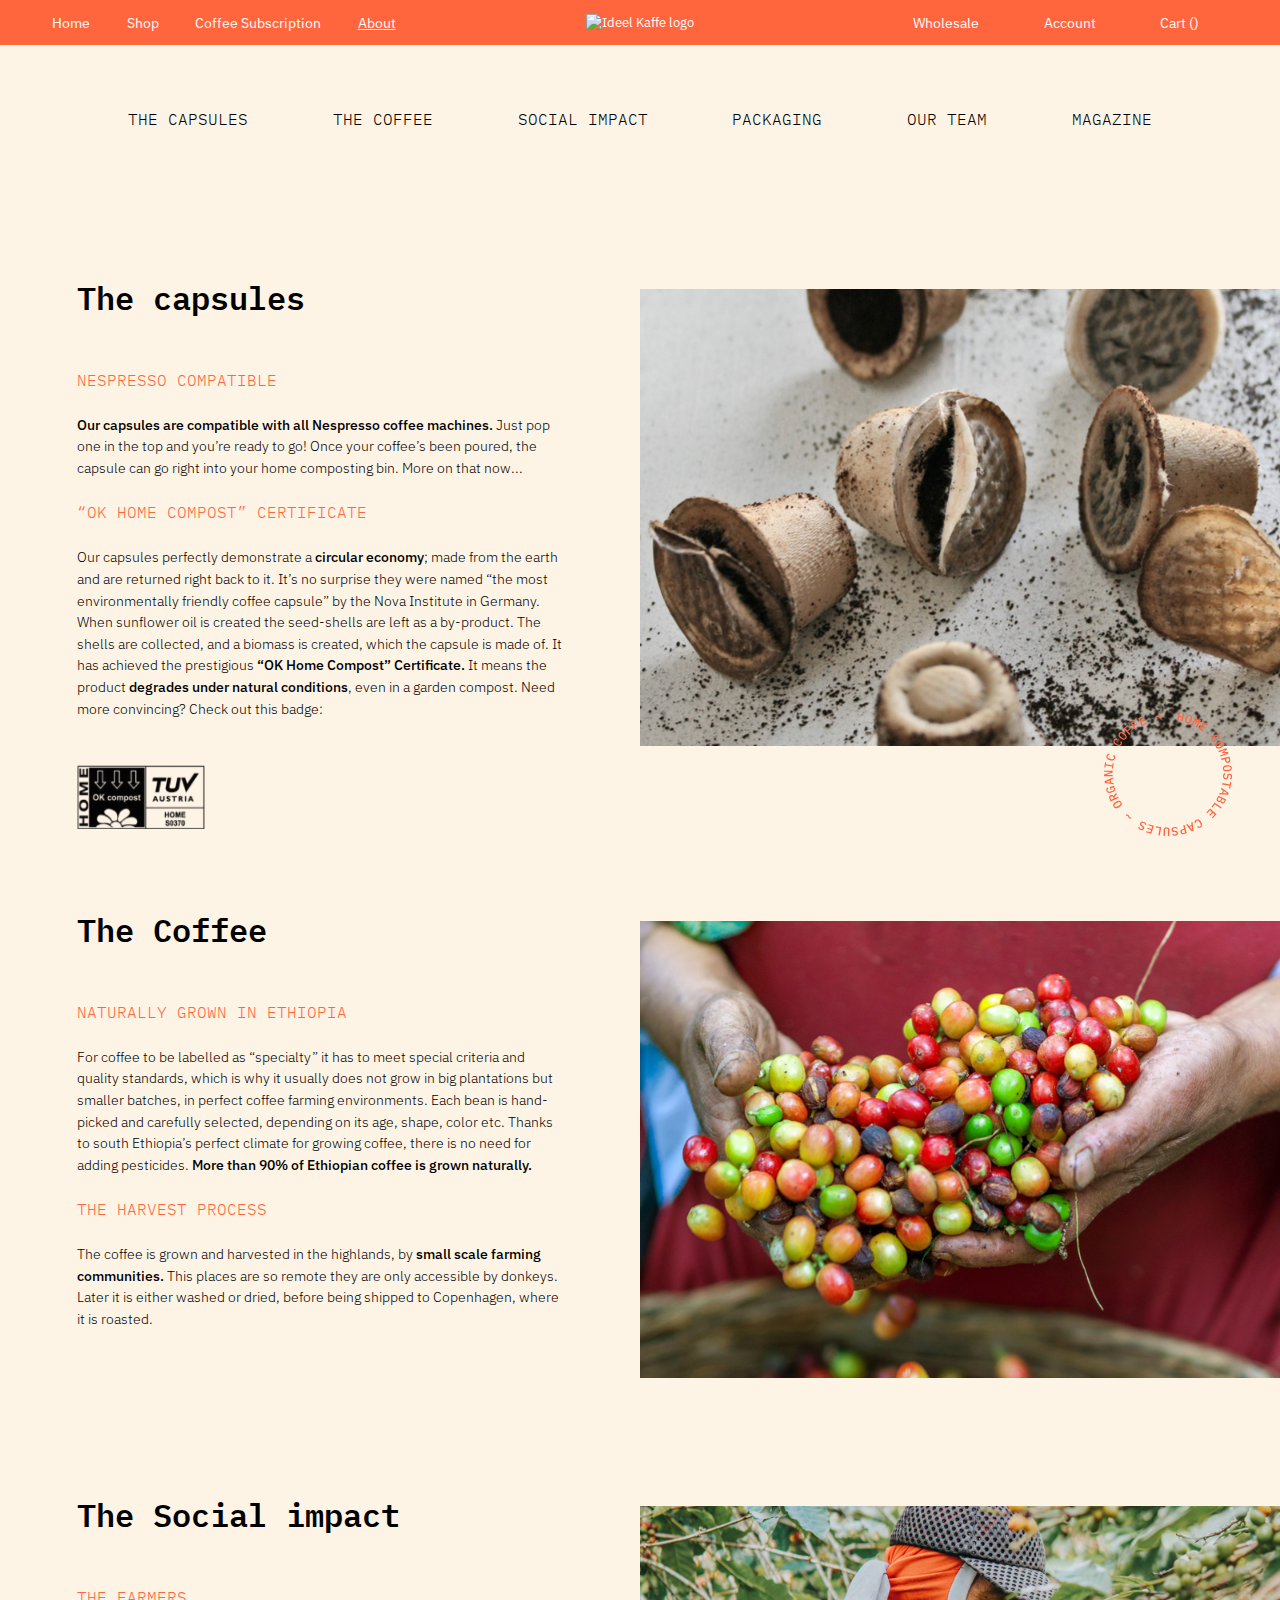
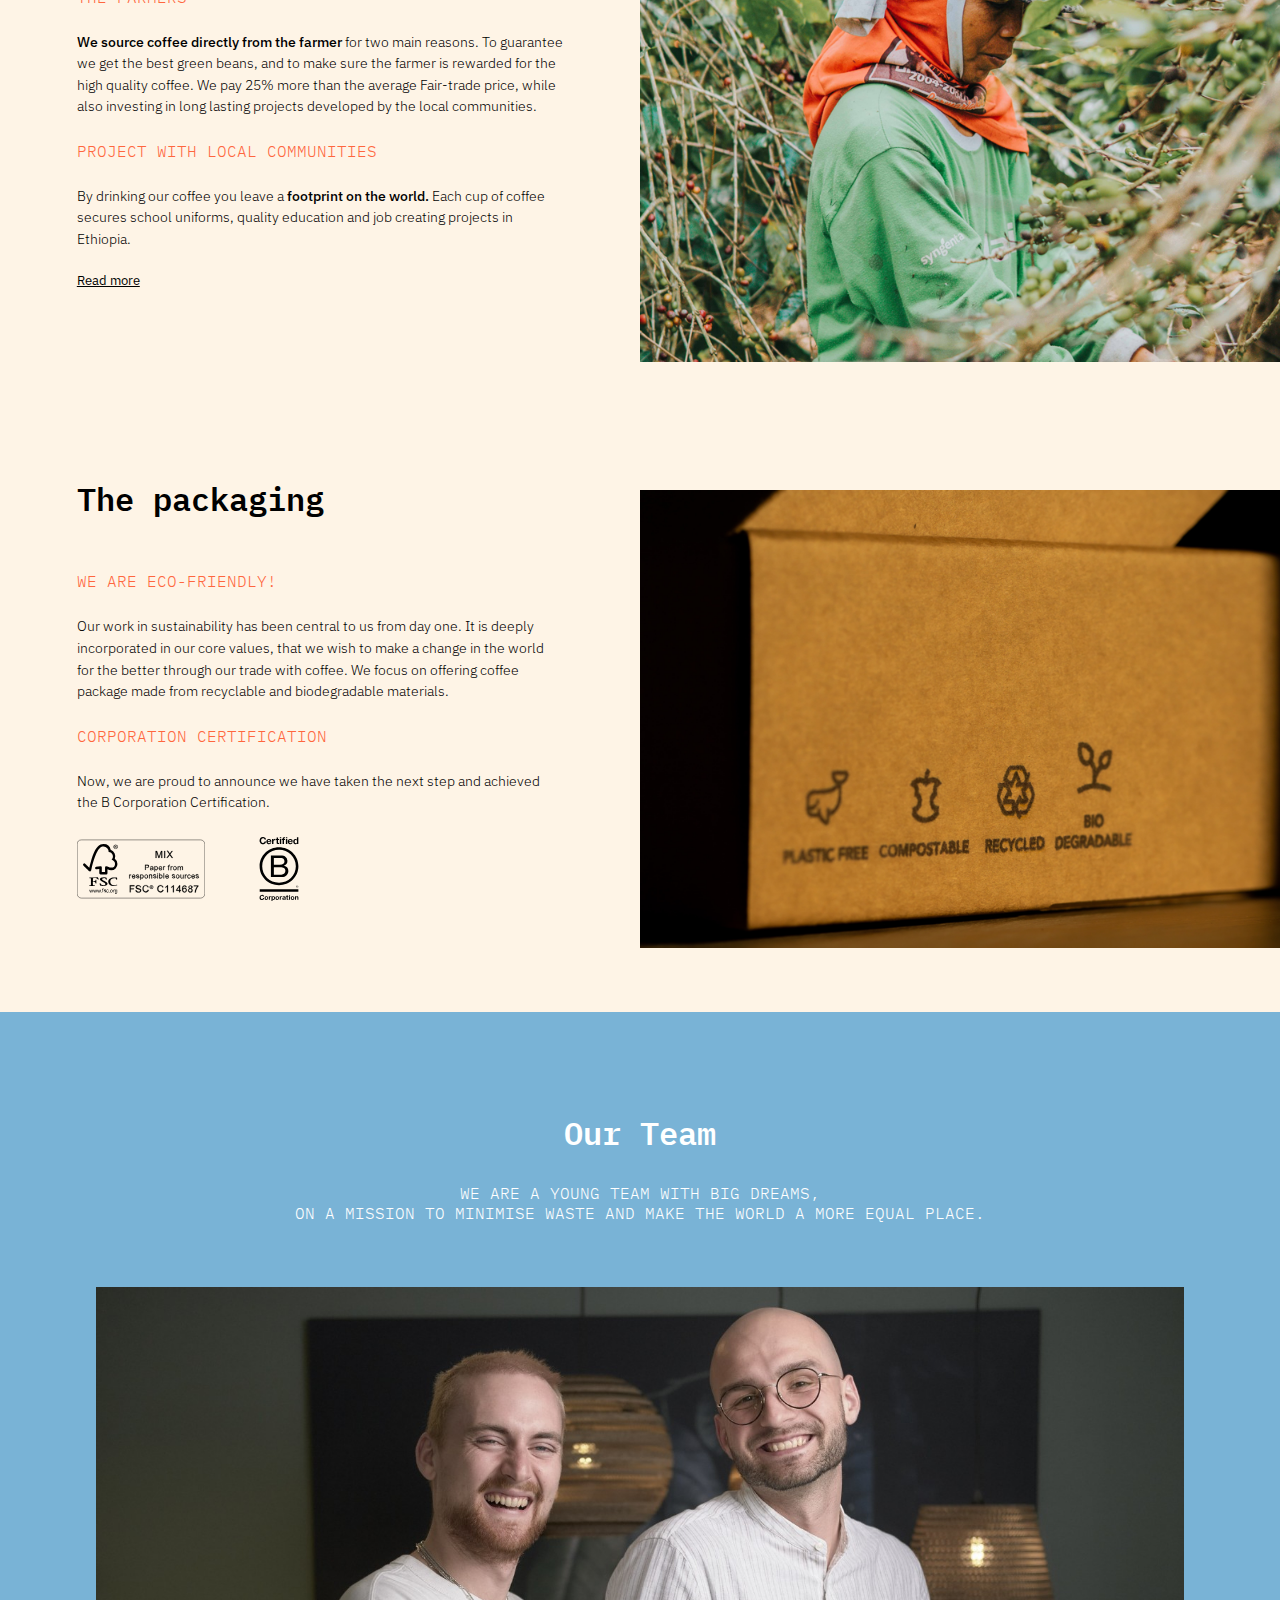
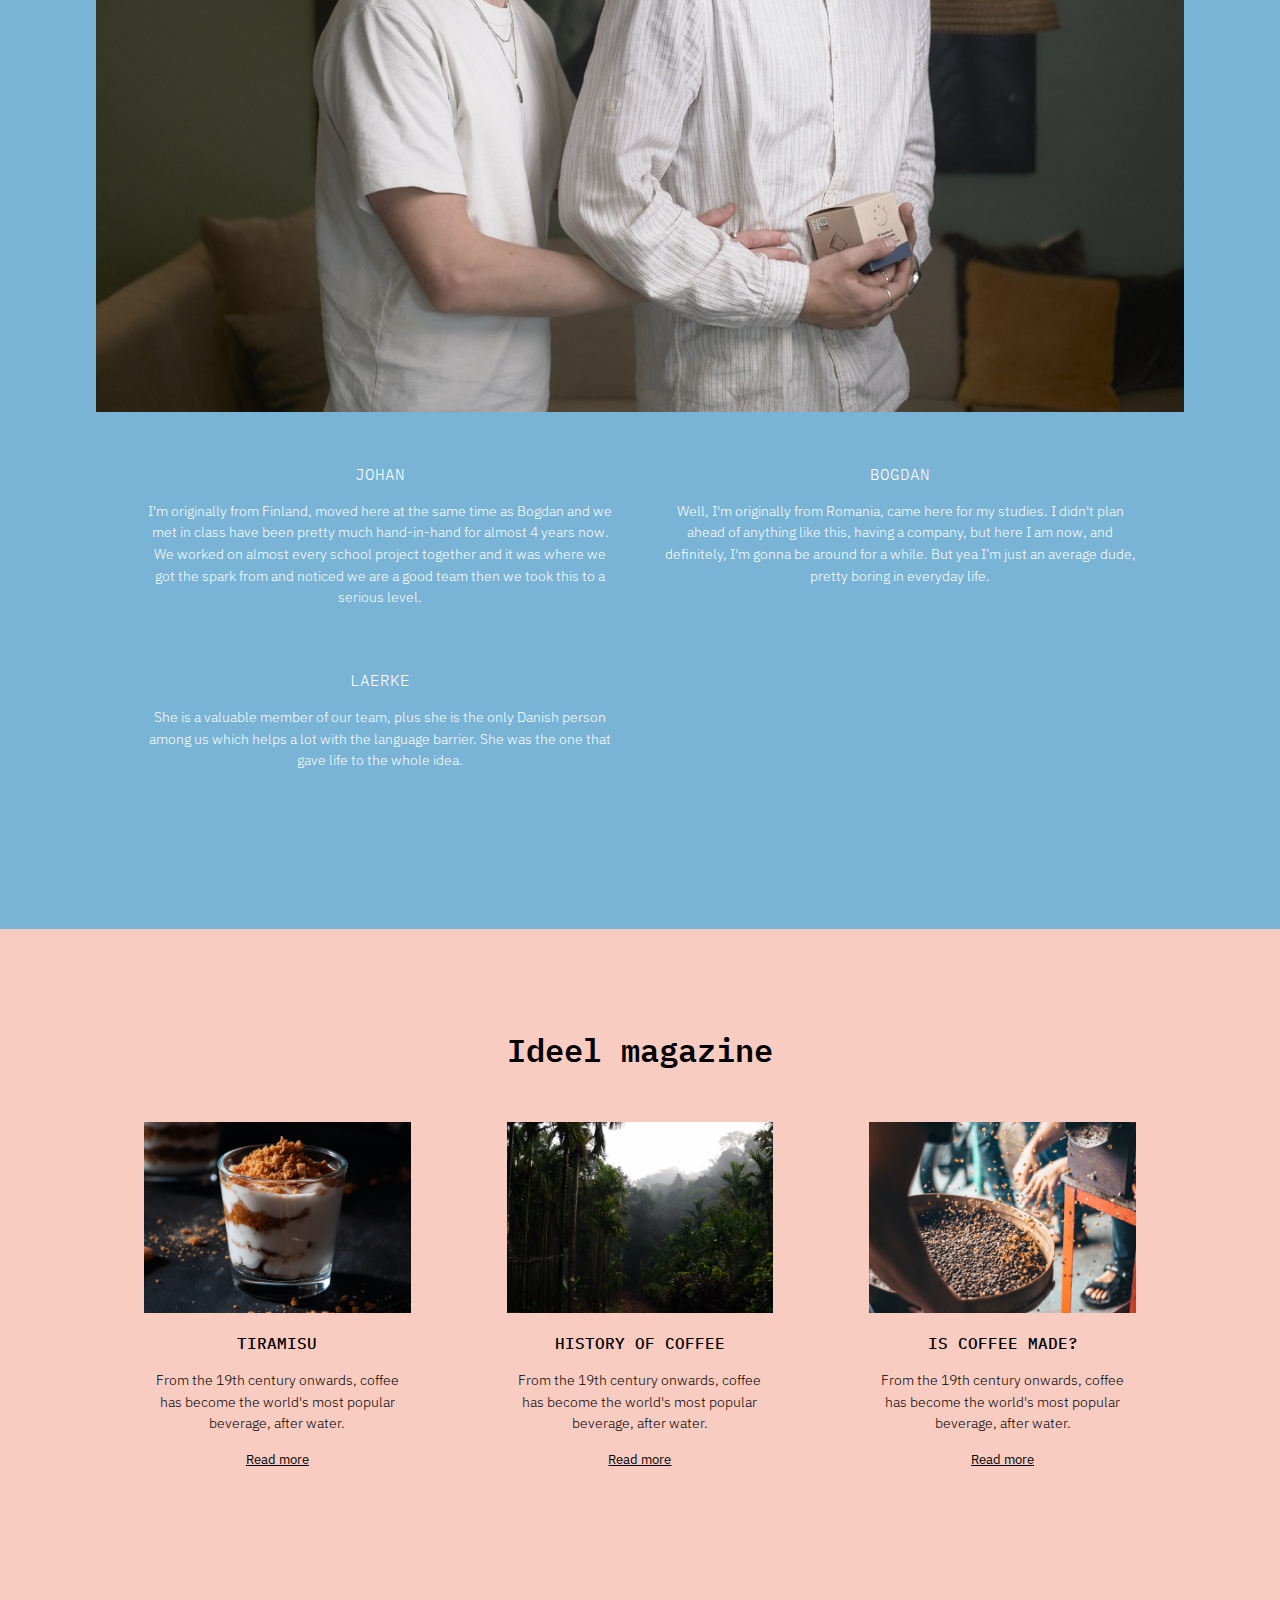
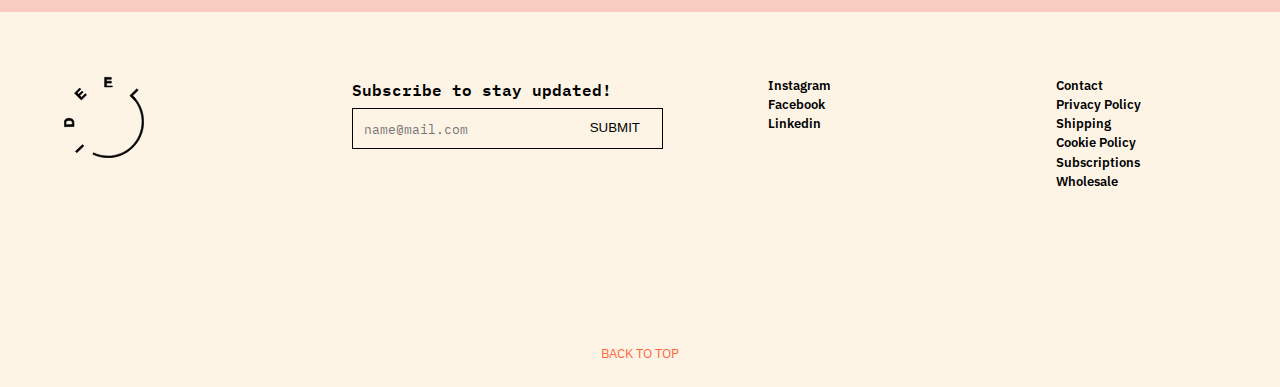
==== commit f479eb13: "cart fixed and other things" ====
--- a/html/about.html
+++ b/html/about.html
@@ -5,6 +5,7 @@
     <meta charset="UTF-8" />
     <meta http-equiv="X-UA-Compatible" content="IE=edge" />
     <meta name="robots" content="noindex, nofollow" />
+    <meta name="viewport" content="width=device-width, initial-scale=1.0">
     <title>About Ideel Kaffe</title>
     <link rel="stylesheet" href="../css/style.css" />
     <link rel="stylesheet" href="../css/about.css" />
@@ -29,7 +30,7 @@
             <div class="nav-right">
                 <a class="wholesale" href="../html/wholesale.html">Wholesale</a>
                 <a class="account" href="../html/account.html">Account</a>
-                <a class="cart-icon">Cart (0)</a>
+                <a class="cart-icon">Cart (<span class="cart-qty1"></span>)</a>
             </div>
             <!-- BURGER MENU START -->
             <div class="hamburger-menu">
@@ -49,38 +50,39 @@
                 </ul>
             </div>
             <!-- BURGER MENU END  -->
-            <!-- CART START -->
-            <template class="cart-item-template">
-                <div class="cart-product-container">
-                    <div class="cart-product-img-container">
-                        <img src="" alt="">
+           <!-- CART START -->
+           <template class="cart-item-template">
+            <div class="cart-product-container">
+                <div class="cart-product-img-container">
+                    <img src="" alt="">
+                </div>
+                <div class="product-info-container">
+                    <label class="label" for="fid-">NAME</label>
+                    <label class="label2" for="fid-">COLLECTION</label>
+                    <p class="price-each"><span></span> DKK</p>
+                    <div class="display-flex">
+                      <button class="minus" type="button">-</button>
+                        <input type="number" name="NAME-" id="fid-" min="0" max="20" />
+                        <button class="plus" type="button">+</button>
                     </div>
-                    <div class="product-info-container">
-                        <label class="label" for="fid-">NAME</label>
-                        <label class="label2" for="fid-">COLLECTION</label>
-                        <p class="price-each"><span></span> DKK</p>
-                        <div class="display-flex"><button class="minus" type="button">-</button>
-                            <input type="number" name="NAME-" id="fid-" min="0" max="20" />
-                            <button class="plus" type="button">+</button>
-                        </div>
-                    </div>
-            </template>
-            <!--END cart template-->
-            <aside id="cart" class="cart">
-                <div class="cart-top"><h2>Cart(0)</h2>
-                <div class="x"></div></div>
-                <form>
-                    <div class="cart-content">
-                        <h4>THE CART IS EMPTY</h4>
-                    </div>
-                    <div class="cart-extra-info">
-                    <p class="shipping-info">Shipping & taxes calculated at checkout</p>
-                    
-                    <button class="checkoutbutton" type="submit"><a href="html/checkout.html">Checkout<p class="totalPlacement">Total: <span class="cartTotal"> </span> DKK</p></a></button>
-                </div>
-                </form>
-            </aside>
-            <!-- CART END -->
+                </div>
+        </template>
+        <!--END cart template-->
+        <aside id="cart" class="cart show-cart">
+            <div class="cart-top"><h2>Cart(<span class="cart-qty2"></span>)</h2>
+            <div class="x"></div></div>
+            <form>
+                <div class="cart-content">
+                    <h4>THE CART IS EMPTY</h4>
+                </div>
+                <div class="cart-extra-info">
+                <p class="shipping-info">Shipping & taxes calculated at checkout</p>
+                
+                <button class="checkoutbutton" type="submit"><a href="../html/checkout.html">Checkout <p class="totalPlacement">&bull;  <span class="cartTotal"> </span>DKK</p></a></button>
+            </div>
+            </form>
+        </aside>
+        <!-- CART END -->
         </nav>
     </header>
     <div class="secondary-nav">
--- a/css/style.css
+++ b/css/style.css
@@ -10,6 +10,79 @@
   width: 100vw;
   overflow-x: hidden;
 }
+
+/*PAGE LOADER START*/
+
+.loaderWrapper {
+  position: block;
+  background-color: var(--cream);
+  display: flex;
+  justify-content: center;
+  align-items: center;
+  top: 0;
+  left: 0;
+}
+
+#loader {
+  z-index: 1;
+  margin-top: 15vh;
+  margin-bottom: 15vw;
+  width: 120px;
+  height: 120px;
+  border: 16px solid var(--white);
+  border-radius: 50%;
+  border-top: 16px solid var(--orange);
+  -webkit-animation: spin 2s linear infinite;
+  animation: spin 2s linear infinite;
+}
+@-webkit-keyframes spin {
+  0% {
+    -webkit-transform: rotate(0deg);
+  }
+  100% {
+    -webkit-transform: rotate(360deg);
+  }
+}
+
+@keyframes spin {
+  0% {
+    transform: rotate(0deg);
+  }
+  100% {
+    transform: rotate(360deg);
+  }
+}
+/*Page appearing after load*/
+.animate-bottom {
+  position: relative;
+  -webkit-animation-name: animatebottom;
+  -webkit-animation-duration: 0.7s;
+  animation-name: animatebottom;
+  animation-duration: 0.7s;
+}
+
+@-webkit-keyframes animatebottom {
+  from {
+    bottom: -100px;
+    opacity: 0;
+  }
+  to {
+    bottom: 0px;
+    opacity: 1;
+  }
+}
+
+@keyframes animatebottom {
+  from {
+    bottom: -100px;
+    opacity: 0;
+  }
+  to {
+    bottom: 0;
+    opacity: 1;
+  }
+}
+/*PAGE LOADER END*/
 
 img {
   width: 100%;
@@ -67,6 +140,10 @@
   text-transform: uppercase;
 }
 
+.cart {
+  background-color: var(--cream);
+}
+
 h3 {
   font-size: 0.5em;
   font-weight: 200;
@@ -251,7 +328,7 @@
   }
 
   .logo {
-    width: 10vw;
+    width: 3.55em;
     padding: 10px;
   }
 
--- a/css/burger-menu.css
+++ b/css/burger-menu.css
@@ -66,6 +66,7 @@
   width: 100%;
   height: 100%;
   margin: 0;
+  margin-top: 4vw;
   list-style: none;
   background-color: var(--orange);
   transition-duration: 0.3s;
--- a/css/cart.css
+++ b/css/cart.css
@@ -1,190 +1,195 @@
-
-
+.body {
+  overflow-x: hidden;
+}
 
 .cart {
-    display: block;
-    position: absolute;
-    top: 5.86em;
-    right: 0;
-    width: 35vw;
-    height: 100%;
-    margin: 0;
-    list-style: none;
-    background-color: var(--cream);
-    transition-duration: .3s;
-    color: var(--black);
-    z-index: 99;
-    right: -40%;  
-    
-}  
+  display: block;
+  position: absolute;
+  top: 5.86em;
+  width: 35vw;
+  height: 100%;
+  margin: 0;
+  list-style: none;
+  background-color: var(--cream);
+  transition-duration: 0.3s;
+  color: var(--black);
+  z-index: 199;
+  right: -40%;
+}
 
 .x {
- height: 0.5em;
-    width: 0.5em; 
-    position: absolute;
-    float: right;
-    top: 0.2em;
-     right: 3em
-      }
+  height: 0.5em;
+  width: 0.5em;
+  position: absolute;
+  float: right;
+  top: 0.2em;
+  right: 3em;
+}
 
 .x:after {
-    font-size:3.2em;
-    width:100%;
-    content: '\d7';
-    color: var(--white);
+  font-size: 3.2em;
+  width: 100%;
+  content: "\d7";
+  color: var(--white);
 }
 
+.cart-top {
+  color: var(--white);
+  padding: 2em;
+  background-color: var(--dark-green);
+  width: 100%;
+}
 
-.cart-top {
-    color: var(--white);
-    padding: 2em;
-    background-color: var(--dark-green);
-    width: 100%
-  }
+.cart h2 {
+  position: absolute;
+  float: right;
+  top: 1.5em;
+  left: 2em;
+}
+.cart-content h4 {
+  text-align: center;
+  padding: 2em;
+}
 
-  .cart h2 {
-    position: absolute;
-    float: right;
-    top: 1.5em;
-    left: 2em
-  }
-  .cart-content h4 {
-    text-align: center;
-    padding: 2em;
-  }
+.cart-extra-info {
+  text-align: center;
+  flex-direction: column;
+  justify-content: center;
+  align-items: center;
+  background-color: var(--dark-green);
+  color: var(--white);
+  padding-top: 1em;
+}
 
-  .cart-extra-info {
-    text-align: center;
-    flex-direction: column;
-    justify-content: center;
-    align-items: center;
-    background-color: var(--dark-green);
-    color: var(--white);
-    padding-top: 1em;
-  }
-
-  .cart-extra-info > * {
-
-    margin-bottom: 1.5em;
-  }
+.cart-extra-info > * {
+  margin-bottom: 1.5em;
+}
 
 .sticky {
-    position: fixed;
-    top: 0;
-    transition-duration: 0s;
-  }
-  
-
-
+  position: fixed;
+  top: 0;
+  transition-duration: 0s;
+}
+.cart-content {
+  background-color: var(--cream);
+}
 .cart-product-container {
-    display: grid;
-    grid-template-columns: 1fr 2fr;
-    grid-gap: 2em;
-    padding: 2em;
-
+  display: grid;
+  grid-template-columns: 1fr 2fr;
+  grid-gap: 2em;
+  padding: 2em;
+  background-color: var(--cream);
 }
 
-/* .cart-product-container >* {
-     padding-left:2em; 
-} */
-
 .cart-product-img-container {
-    background-color: var(--pink);
-    position: relative;
-    height: 4em;
-    padding: 0;
+  position: relative;
+  height: 4em;
+  padding: 0;
 }
 .cart-product-img-container img {
   position: absolute;
 }
-  
-  .cart form {
+
+.cart form {
+  display: block;
+}
+.cart input {
+  font-size: 1em;
+  font-weight: 500;
+  font-weight: 500;
+  width: 100%;
+  border-bottom: none;
+}
+input[type="number"] {
+  -moz-appearance: textfield;
+  text-align: center;
+  border: none;
+  color: var(--white);
+  background-color: var(--orange);
+}
+input::-webkit-inner-spin-button,
+input::-webkit-outer-spin-button {
+  -webkit-appearance: none;
+  margin: 0;
+}
+.cart label {
+  font-size: 1.2em;
+  font-weight: 600;
+}
+.cart button {
+  font-size: 1em;
+  border: none;
+}
+.cart button:hover {
+  cursor: pointer;
+  background-color: black;
+  color: white;
+}
+.display-flex {
+  display: flex;
+  text-align: center;
+}
+
+.display-flex > * {
+  width: 100%;
+}
+
+.cart .price-each {
+  margin-top: 0;
+  padding-bottom: 15px;
+}
+.cart .label2 {
+  margin-top: 10px;
+  font-size: 1em;
+  display: block;
+  text-transform: capitalize;
+  font-weight: 400;
+}
+
+.checkoutbutton > * {
+  padding: 1em;
+  font-size: 1em;
+  font-weight: 500;
+}
+
+.checkoutbutton p {
+  display: inline-flex;
+  font-weight: 500;
+  padding-left: 0.4em;
+}
+
+.checkoutbutton p span {
+  padding-left: 0.4em;
+}
+
+.checkoutbutton a:hover {
+  color: white;
+}
+
+.show-cart {
+  right: 0em;
+}
+
+.hidden {
+  display: none;
+}
+
+form p {
+  padding-top: 0;
+}
+
+@media screen and (max-width: 900px) {
+  .cart {
     display: block;
-  }
-  .cart input {
-    font-size: 1em;
-    font-weight: 500;
-    font-weight: 500;
-    width: 100%;
-    border-bottom: none;
-  }
-  input[type="number"] {
-    -moz-appearance: textfield;
-    text-align: center;
-    border: none;
-    color: var(--white);
-    background-color: var(--orange);
-  }
-  input::-webkit-inner-spin-button,
-  input::-webkit-outer-spin-button {
-    -webkit-appearance: none;
-    margin: 0;
-  }
-  .cart label {
-    font-size: 1.2em;
-    font-weight: 600;
-  }
-  .cart button {
-    font-size: 1em;
-    border: none;
-  }
-  .cart button:hover {
-    cursor: pointer;
-    background-color: black;
-    color: white;
-  }
-  .display-flex {
-    display: flex;
-    text-align: center;
-  }
-
-  .display-flex > * {
-      width: 100%;
-  }
-
-  .cart .price-each {
-    margin-top: 0;
-    padding-bottom: 15px;
-  }
-  .cart .label2 {
-    margin-top: 10px;
-    font-size: 1em;
-    display: block;
-    text-transform: capitalize;
-    font-weight: 400;
-  }
-
-  .checkoutbutton > * {
-    padding: 1em;
-    font-size: 1em;
-    font-weight: 500;
-  }
-
-  .checkoutbutton p {
-    display: inline-flex;
-    font-weight: 500;
-    padding-left: 0.4em;
-  }
-
-  .checkoutbutton p span {
-    padding-left: 0.4em;
-  }
-
-  
-
-
-  .checkoutbutton a:hover {
-    color: white;
+    width: 60vw;
+    right: -60vw;
+    /* background-color: var(--cream); */
   }
 
   .show-cart {
-    right: 0%;
-   }
-
-   .hidden {
-     display: none;
-   }
-
-   form p {
-     padding-top: 0;
-   }+    right: 0em;
+  }
+  .cart-product-container {
+    background-color: var(--cream);
+  }
+}
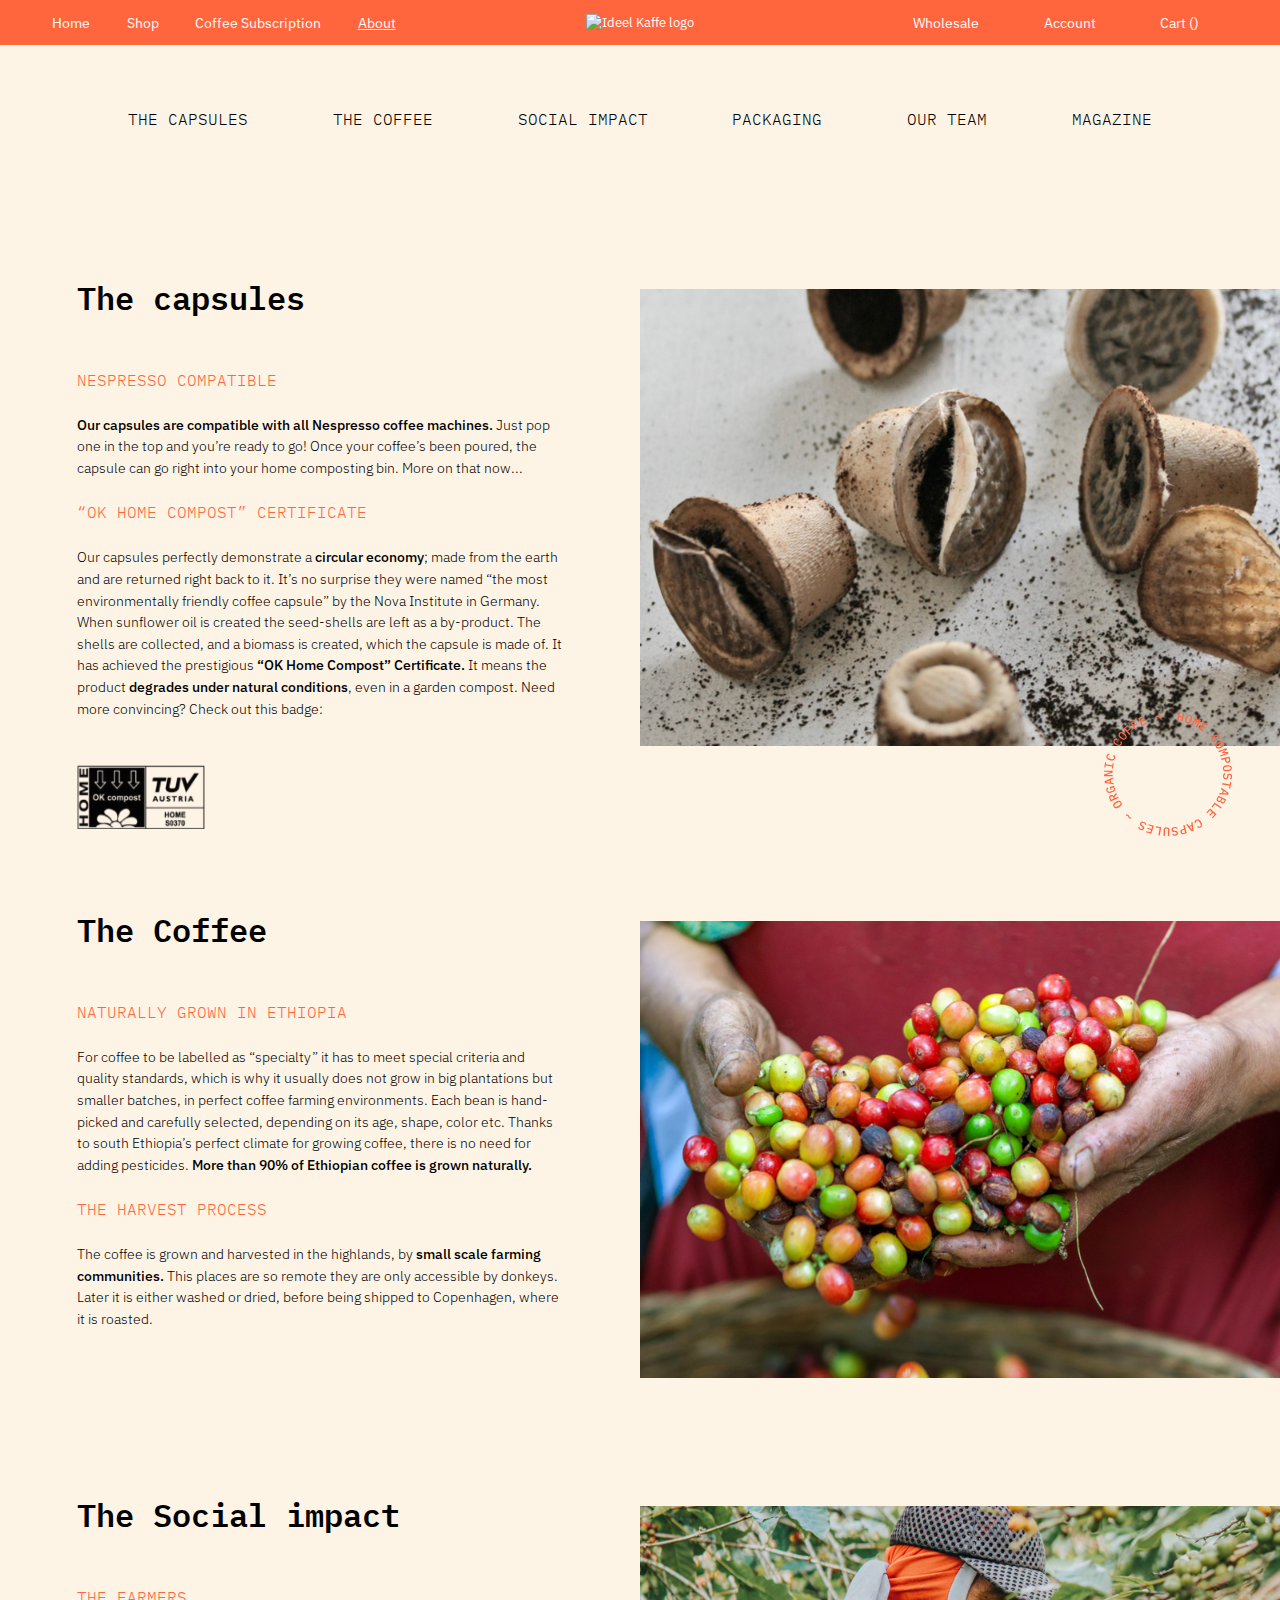
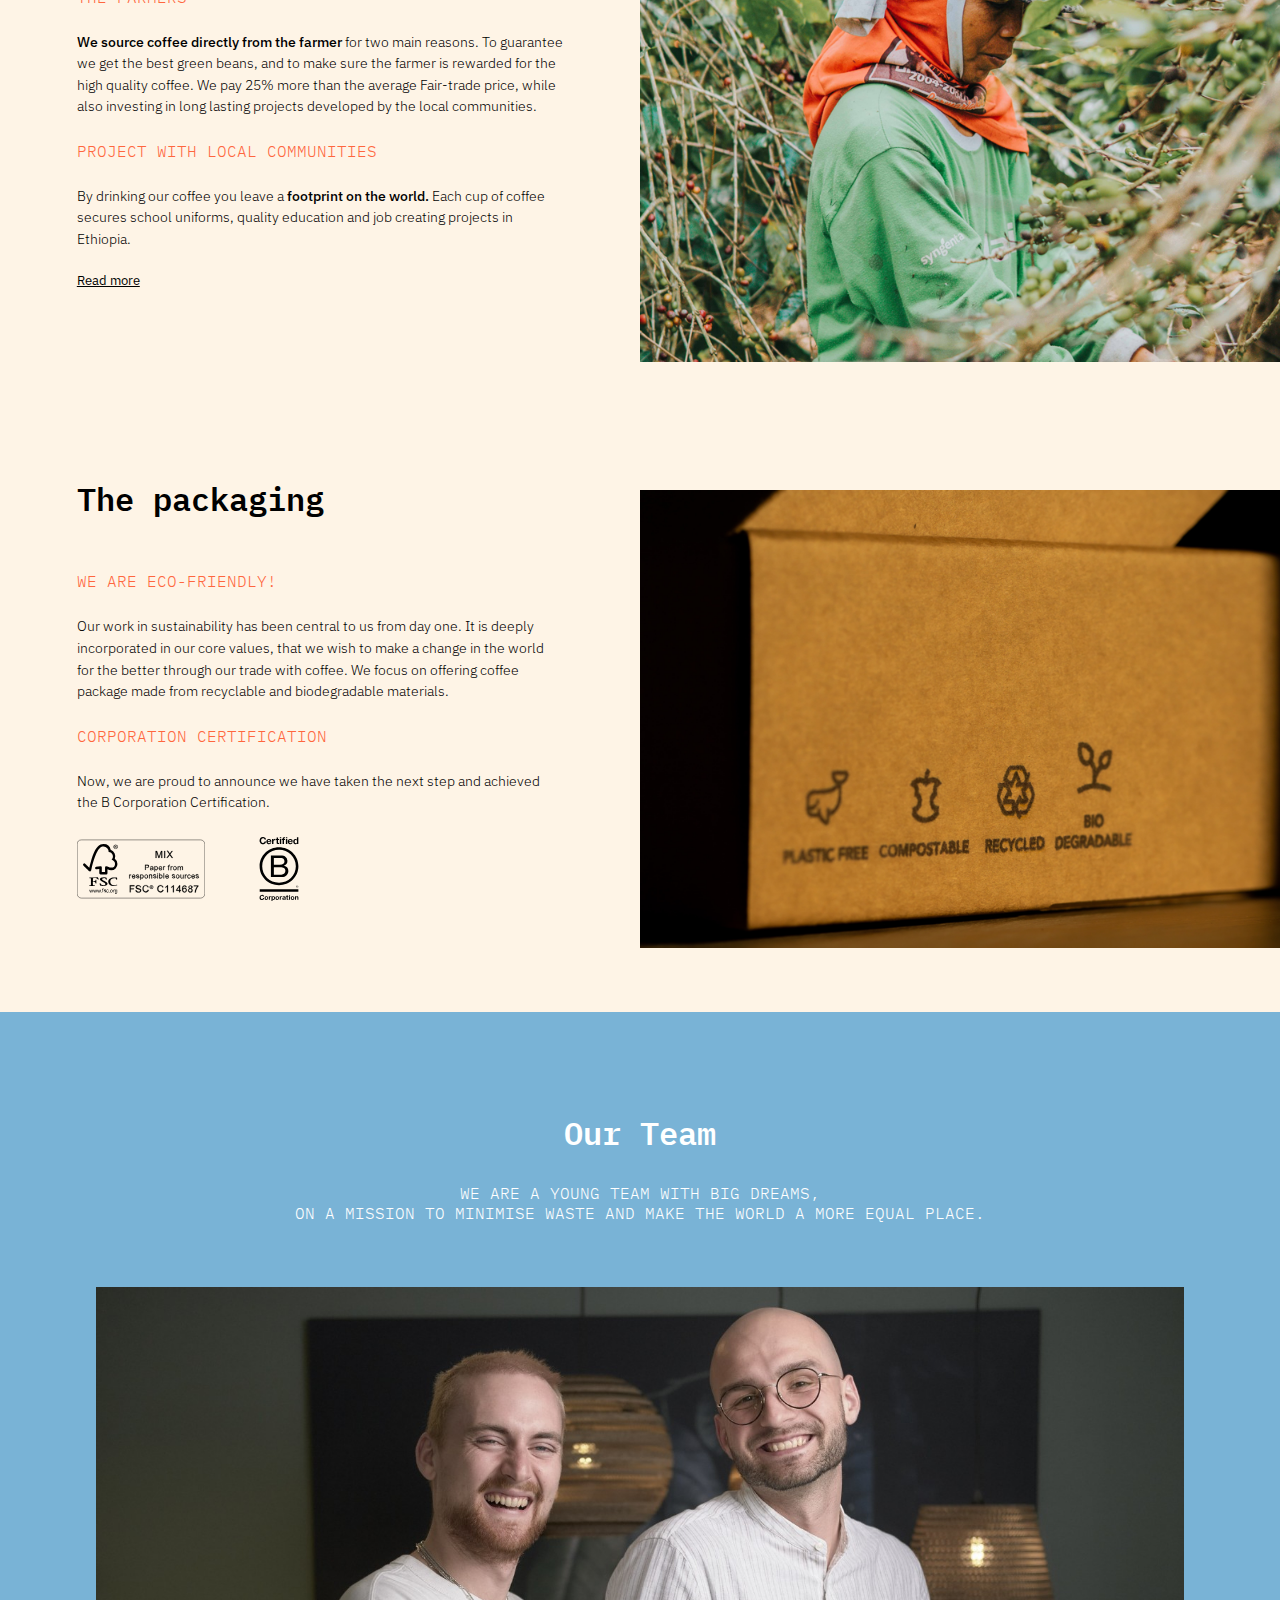
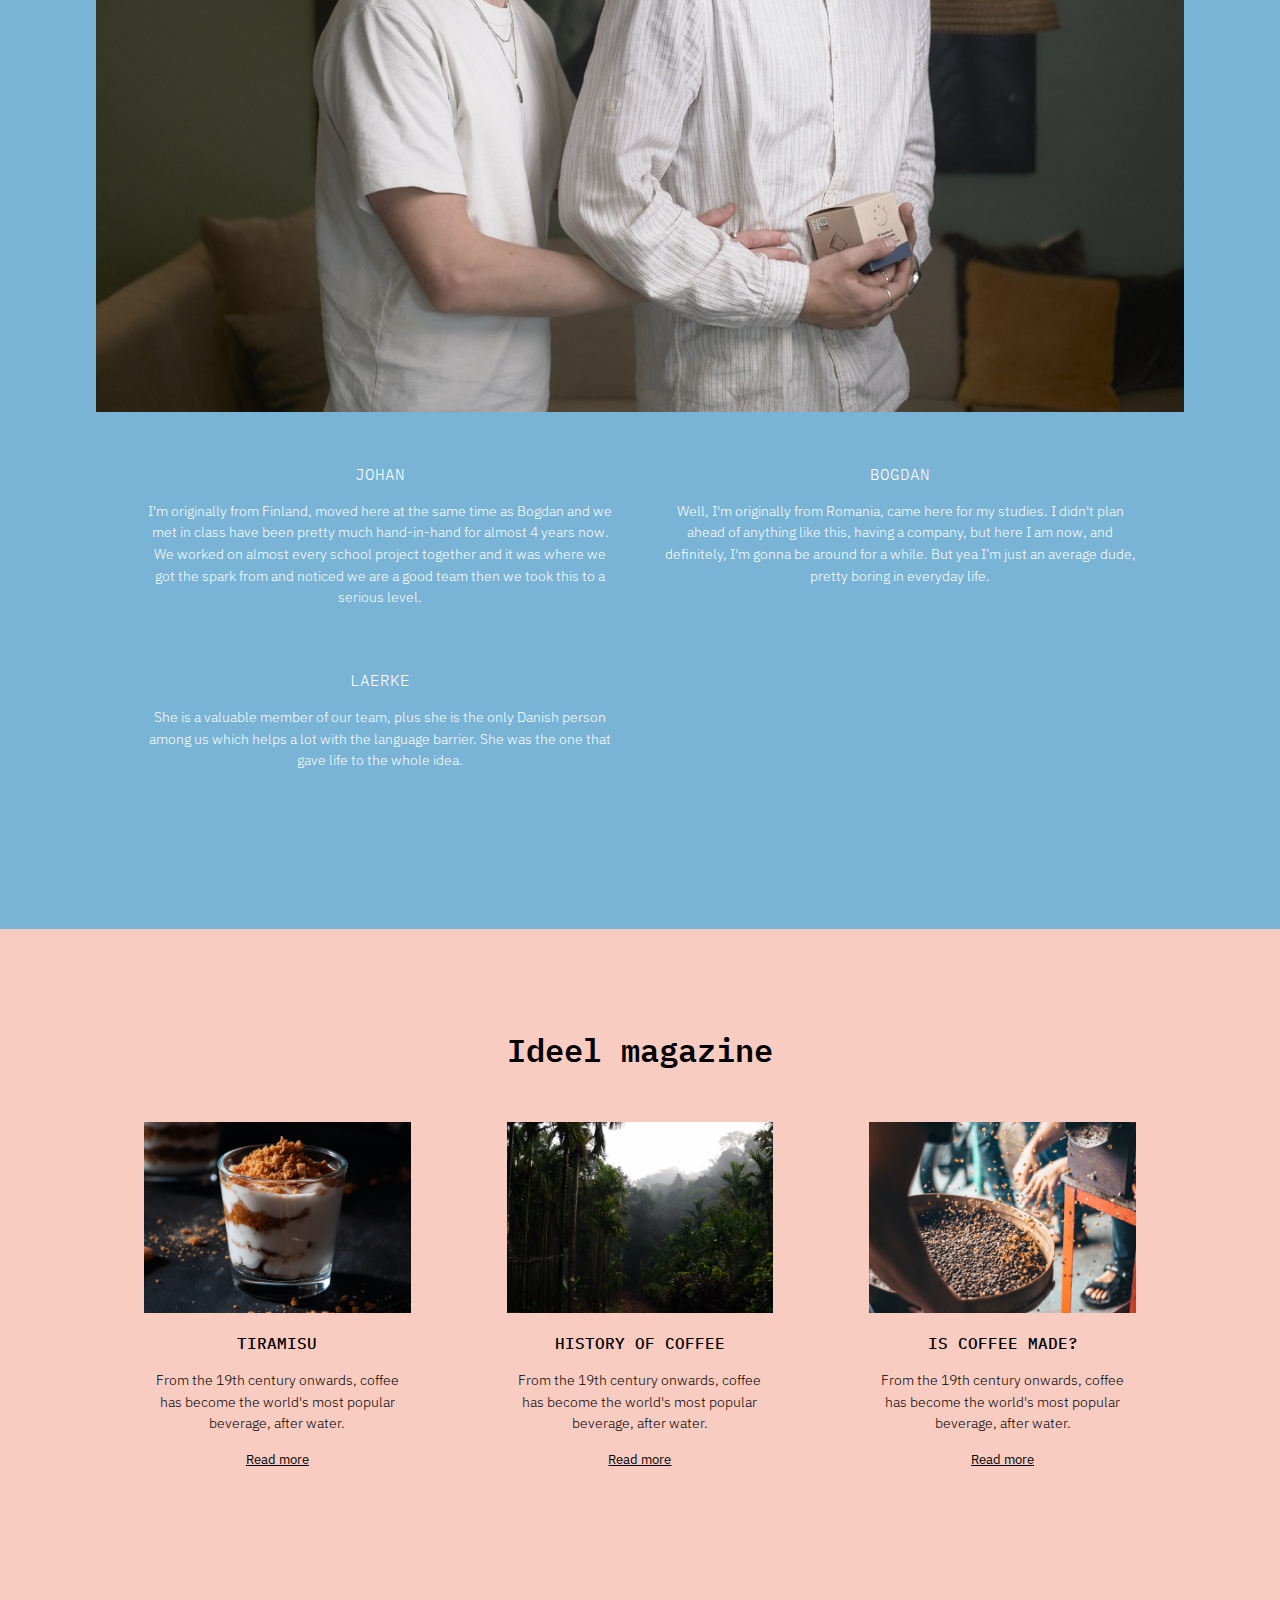
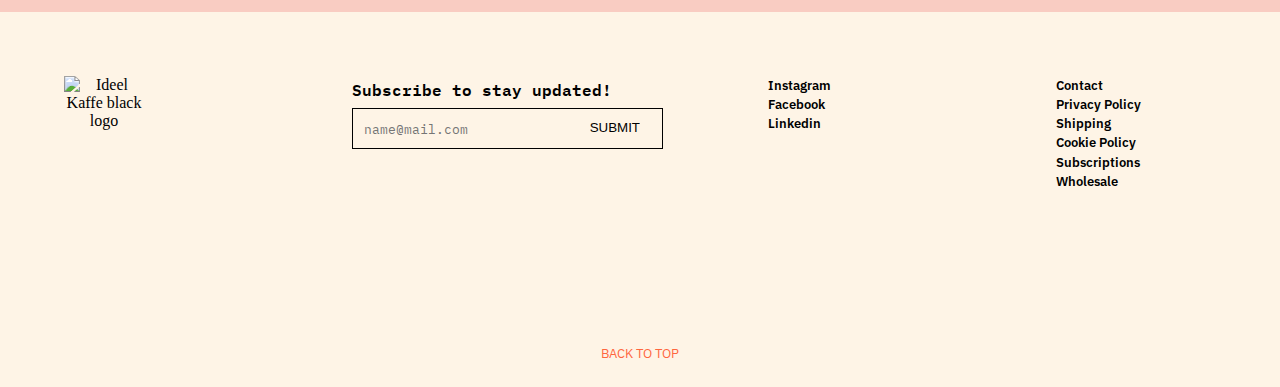
==== commit 842ae98f: "fixing errors" ====
--- a/html/about.html
+++ b/html/about.html
@@ -235,13 +235,14 @@
     <footer>
         <div class="footer-container">
             <div class="logo footer-logo">
-                <img src="../img/logo-black.svg" alt="Ideel Kaffe black logo" />
-            </div>
-            <form>
+                <img src="img/logo-black.svg" alt="Ideel Kaffe black logo" />
+            </div>
+            <form class="nlForm">
                 <label for="email">Subscribe to stay updated!</label>
                 <div class="form-container">
-                    <input type="email" id="fname" name="fname" placeholder="name@mail.com" />
-                    <input type="submit" value="Submit" />
+                    <input type="email" id="fname" name="email" placeholder="name@mail.com" />
+                    <input type="submit" value="Submit" class="submit-button" />
+                    <p class="submit-confirm">Your email has been submitted!</p>
                 </div>
             </form>
             <ul class="socials">
@@ -250,17 +251,17 @@
                 <a href="https://www.linkedin.com/company/ideel-kaffe/">Linkedin</a>
             </ul>
             <ul class="important-links">
-                <a href="../html/contact.html">Contact</a>
-                <a href="../html/privacypolicy.html">Privacy Policy</a>
-                <a href="../html/shipping.html">Shipping</a>
-                <a href="../cookiepolicy.html">Cookie Policy</a>
-                <a href="../html/subscription.html">Subscriptions</a>
-                <a href="../html/wholesale.html">Wholesale</a>
+                <a>Contact</a>
+                <a>Privacy Policy</a>
+                <a>Shipping</a>
+                <a>Cookie Policy</a>
+                <a href="html/subscription.html">Subscriptions</a>
+                <a href="html/wholesale.html">Wholesale</a>
             </ul>
         </div>
         <a class="to-top" href="#global-nav">Back to top</a>
     </footer>
-    <script src="../js/cart.js"></script>
 </body>
+<script src="../js/cart.js"></script>
 
 </html>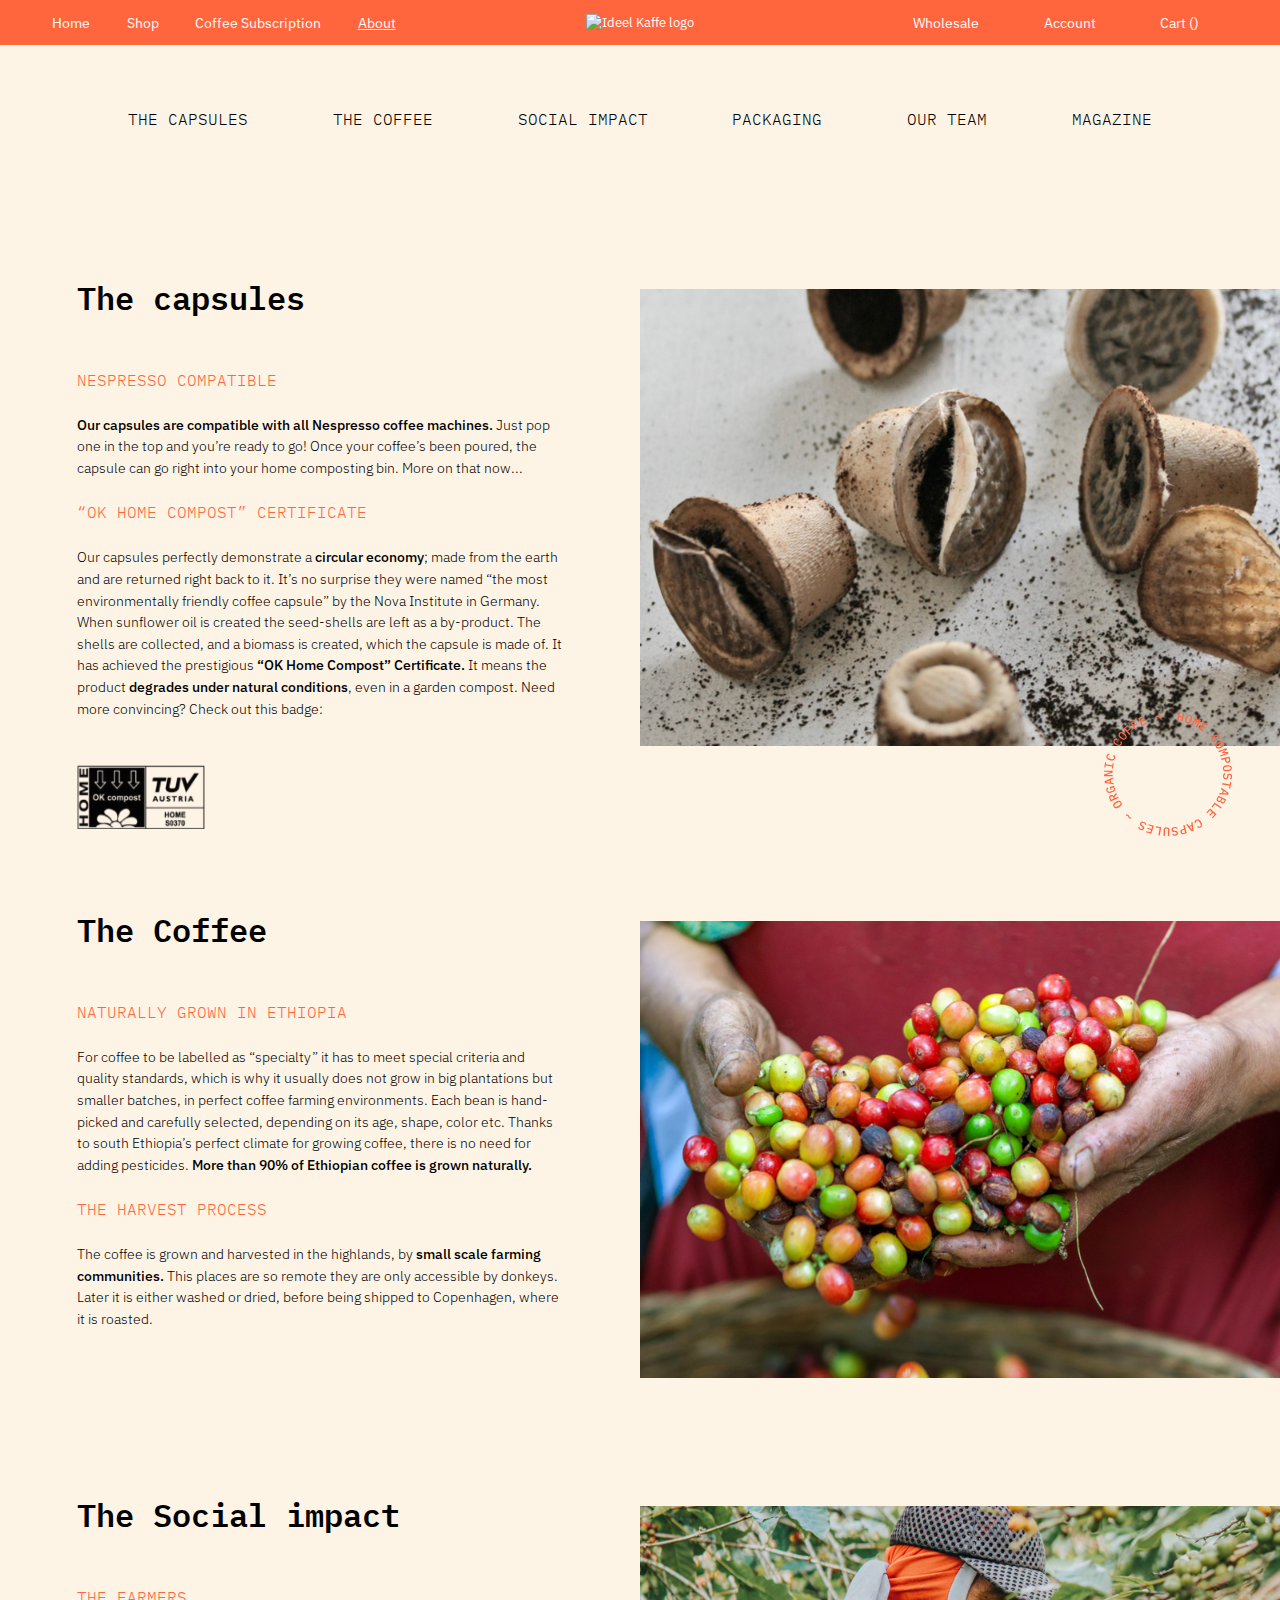
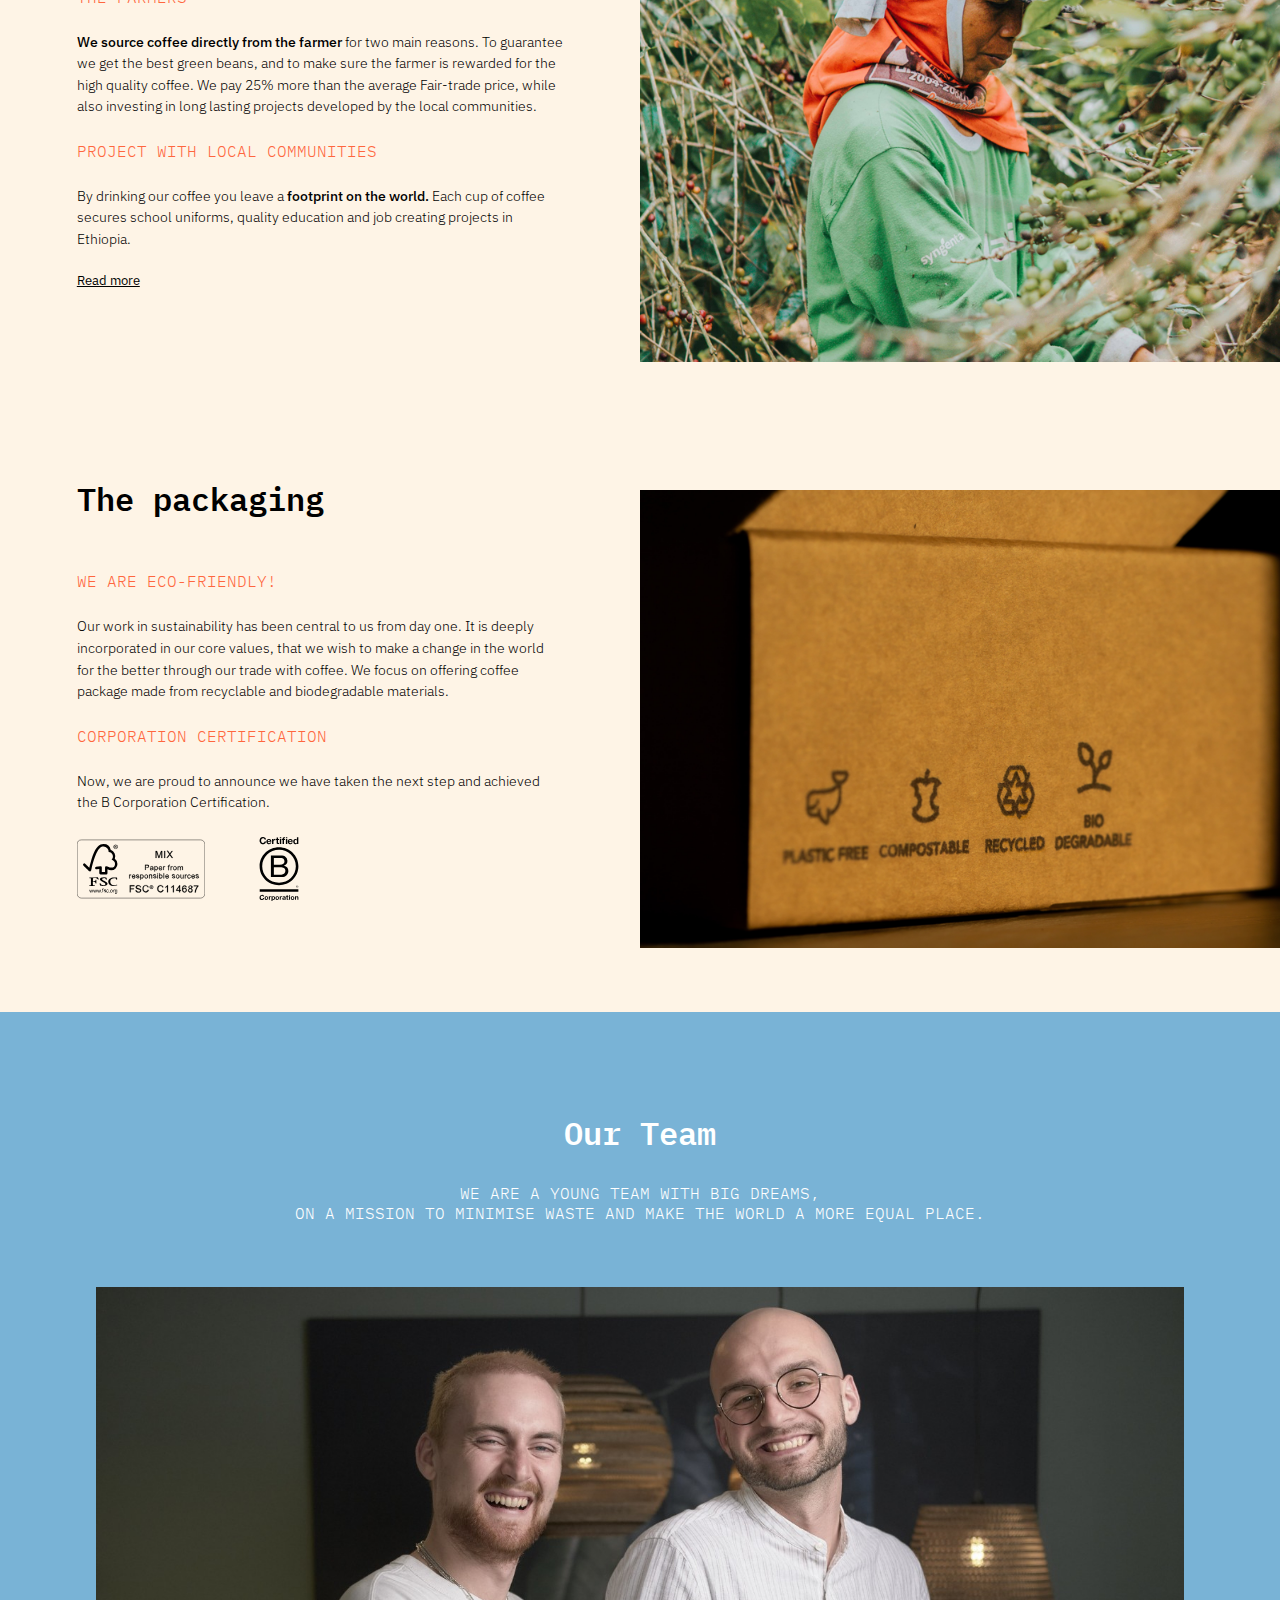
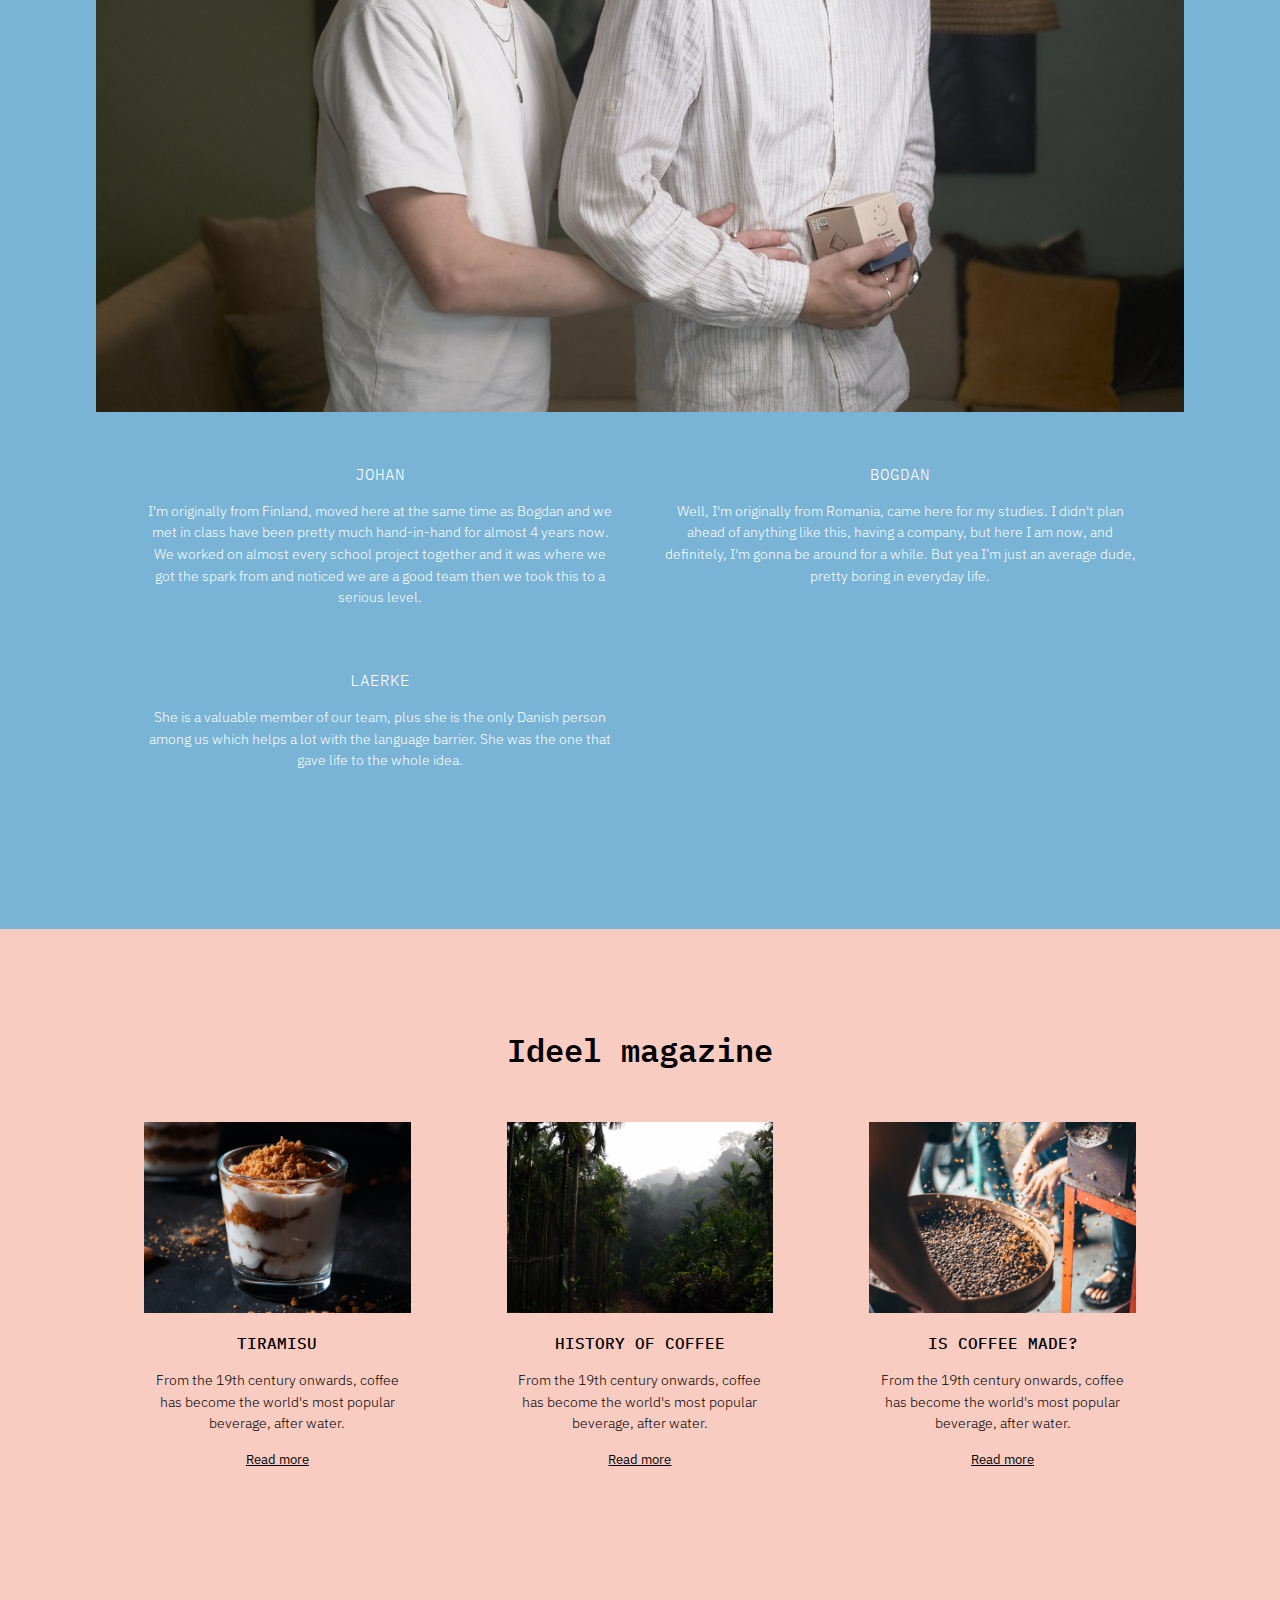
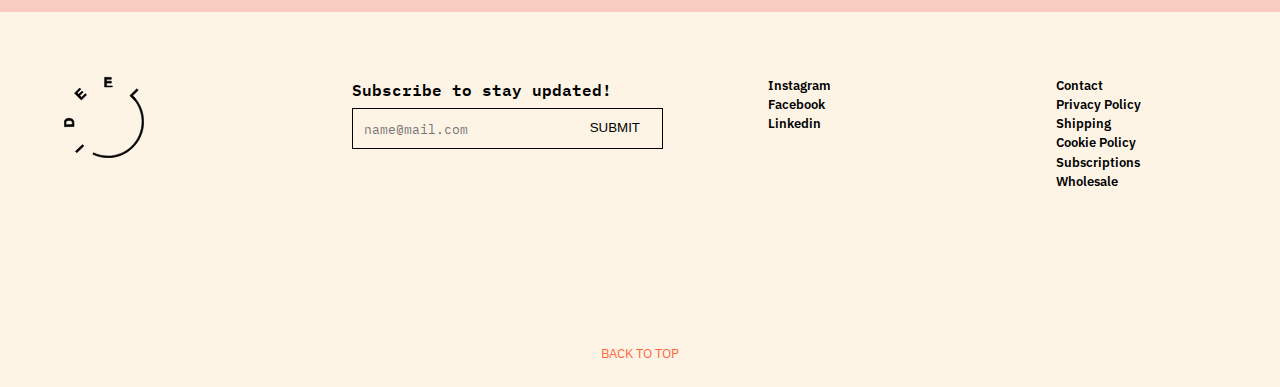
==== commit cd45a26d: "links fixed" ====
--- a/html/about.html
+++ b/html/about.html
@@ -235,7 +235,7 @@
     <footer>
         <div class="footer-container">
             <div class="logo footer-logo">
-                <img src="img/logo-black.svg" alt="Ideel Kaffe black logo" />
+                <img src="../img/logo-black.svg" alt="Ideel Kaffe black logo" />
             </div>
             <form class="nlForm">
                 <label for="email">Subscribe to stay updated!</label>
@@ -255,8 +255,8 @@
                 <a>Privacy Policy</a>
                 <a>Shipping</a>
                 <a>Cookie Policy</a>
-                <a href="html/subscription.html">Subscriptions</a>
-                <a href="html/wholesale.html">Wholesale</a>
+                <a href="../html/subscription.html">Subscriptions</a>
+                <a href="../html/wholesale.html">Wholesale</a>
             </ul>
         </div>
         <a class="to-top" href="#global-nav">Back to top</a>
